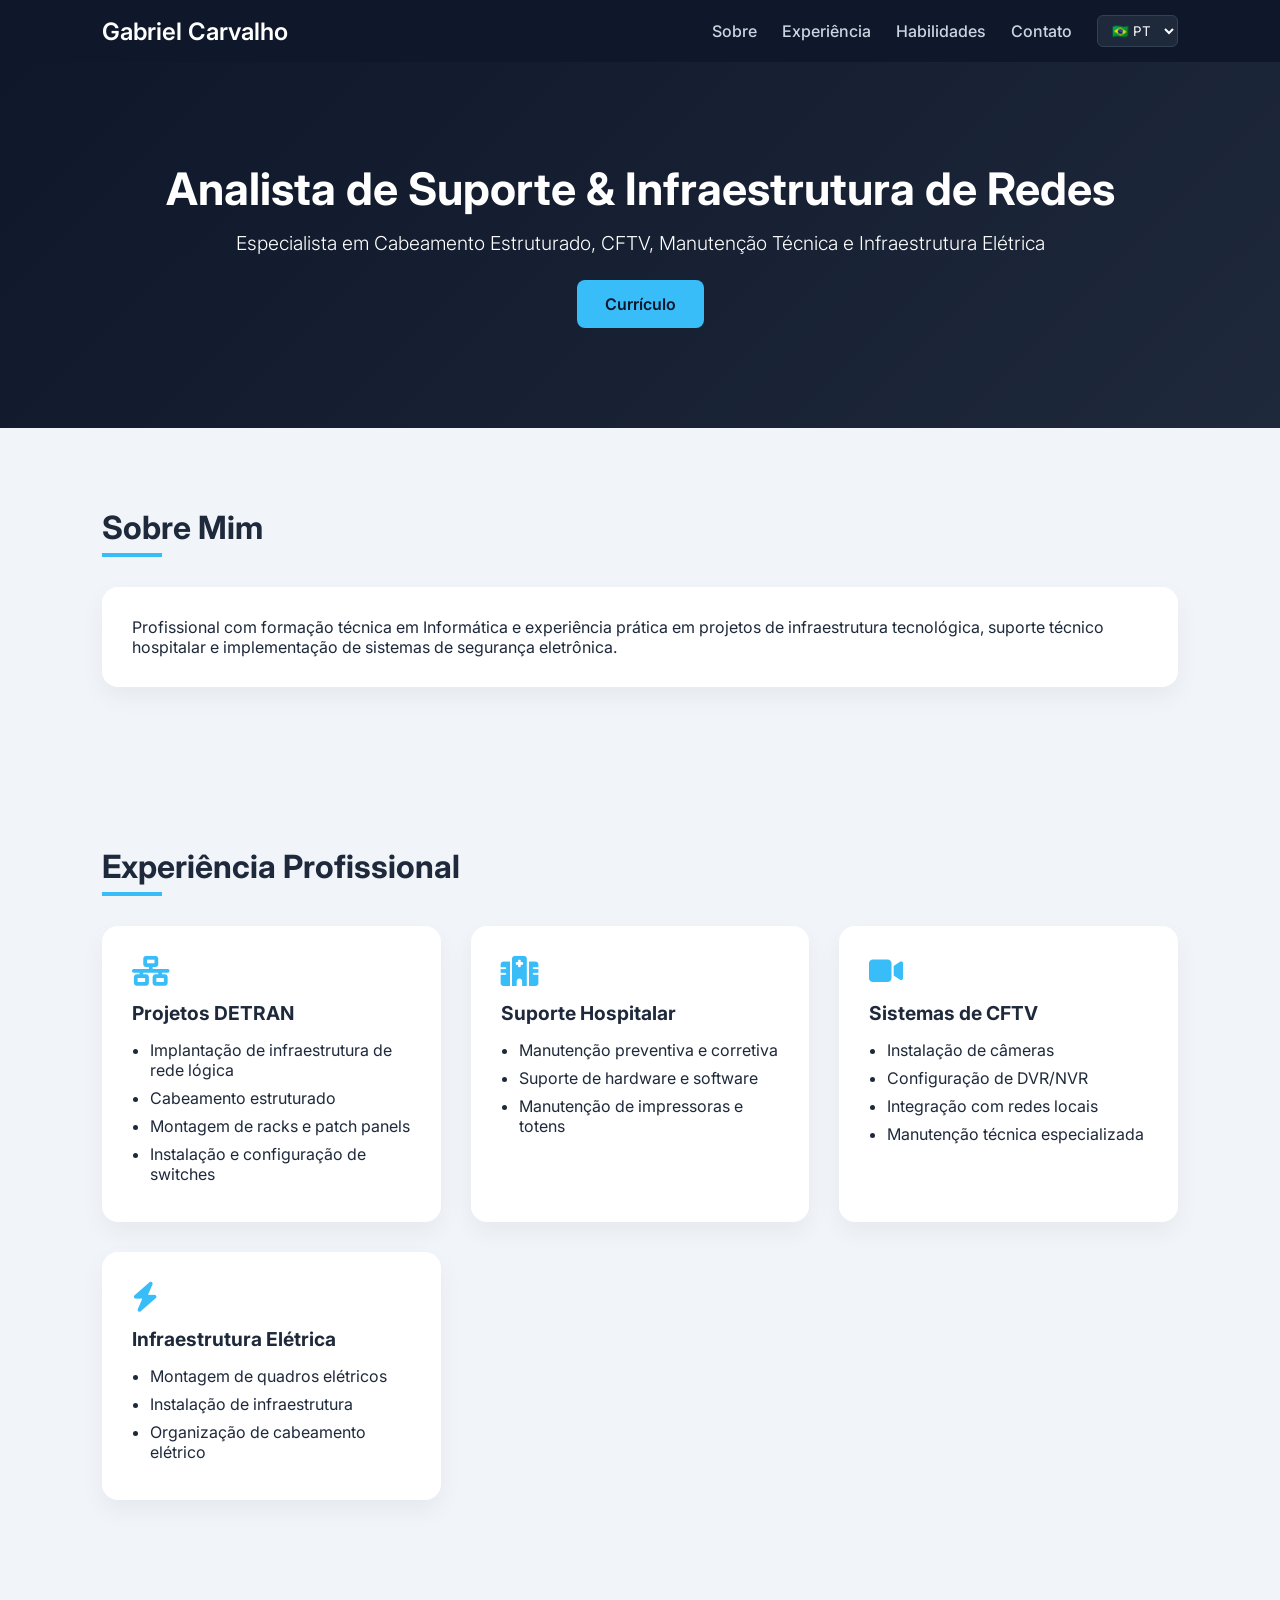
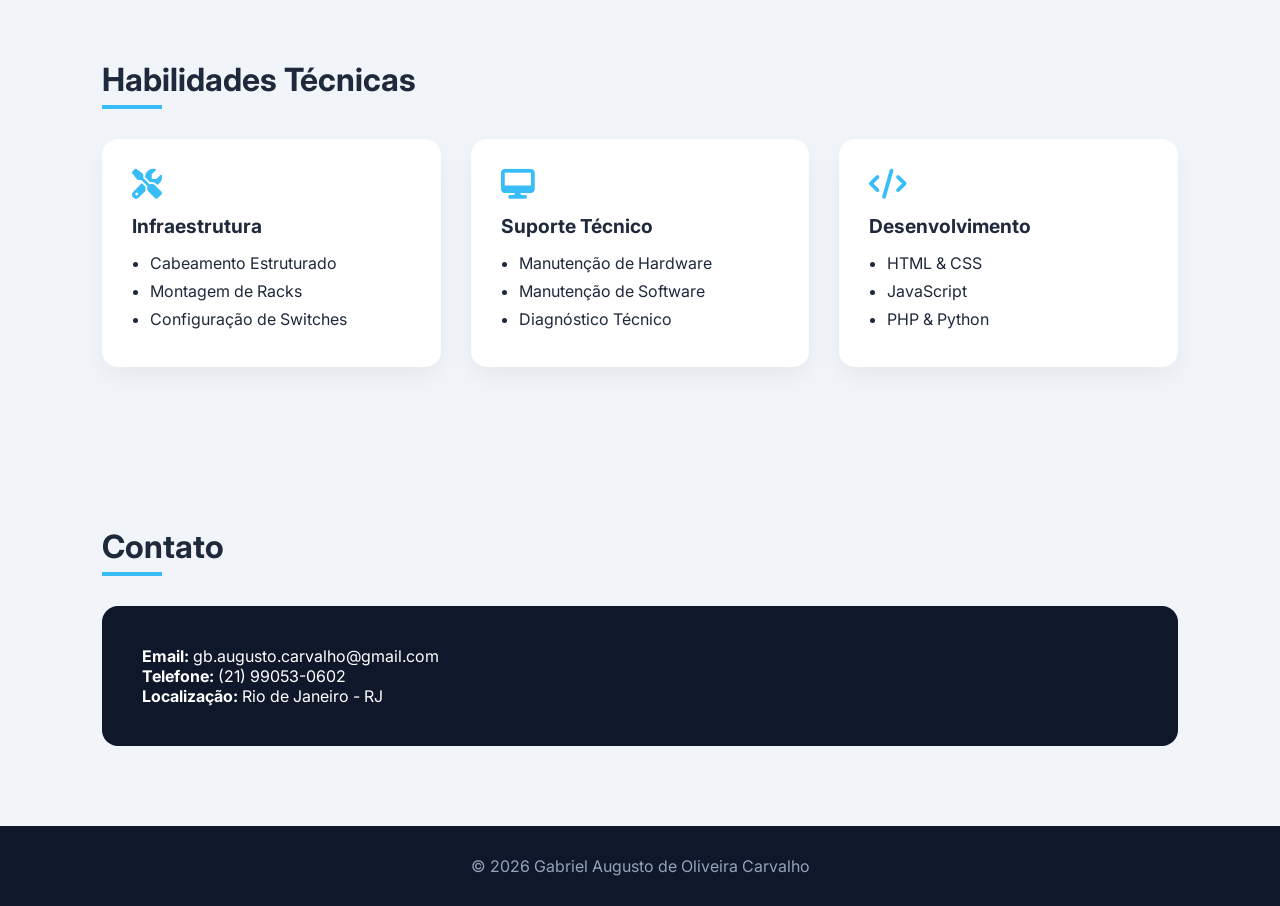
==== index.html @ 5906638d "Add files via upload" ====
<!DOCTYPE html>
<html lang="pt-BR">
<head>
<meta charset="UTF-8">
<meta name="viewport" content="width=device-width, initial-scale=1.0">
<title>Gabriel Augusto Carvalho | Portfólio Profissional</title>

<link href="https://fonts.googleapis.com/css2?family=Inter:wght@300;400;600;700&display=swap" rel="stylesheet">
<link href="https://cdnjs.cloudflare.com/ajax/libs/font-awesome/6.5.0/css/all.min.css" rel="stylesheet">

<style>
*{margin:0;padding:0;box-sizing:border-box;font-family:'Inter',sans-serif;scroll-behavior:smooth}
body{background:#f1f5f9;color:#1e293b}

nav{
background:#0f172a;
padding:15px 8%;
display:flex;
justify-content:space-between;
align-items:center;
position:sticky;
top:0;
z-index:1000
}

nav h2{color:#fff;font-weight:600}

nav ul{
list-style:none;
display:flex;
gap:25px;
align-items:center
}

nav ul li a{
color:#cbd5e1;
text-decoration:none;
font-weight:500;
transition:.3s
}

nav ul li a:hover{color:#38bdf8}

select{
background:#1e293b;
color:#fff;
border:1px solid #334155;
padding:6px 10px;
border-radius:6px;
cursor:pointer
}

header{
background:linear-gradient(135deg,#0f172a,#1e293b);
color:white;
padding:100px 8%;
text-align:center
}

header h1{font-size:2.8rem;margin-bottom:15px}
header p{font-size:1.2rem;font-weight:300;margin-bottom:25px}

.btn-primary{
padding:14px 28px;
background:#38bdf8;
border:none;
color:#0f172a;
font-weight:600;
border-radius:8px;
cursor:pointer;
transition:.3s;
text-decoration:none;
display:inline-block
}

.btn-primary:hover{background:#0ea5e9}

section{padding:80px 8%}

section h2{
font-size:2rem;
margin-bottom:40px;
position:relative
}

section h2::after{
content:"";
width:60px;
height:4px;
background:#38bdf8;
position:absolute;
bottom:-10px;
left:0
}

.grid{
display:grid;
grid-template-columns:repeat(auto-fit,minmax(280px,1fr));
gap:30px
}

.card{
background:white;
padding:30px;
border-radius:16px;
box-shadow:0 10px 25px rgba(0,0,0,.05);
transition:.3s
}

.card:hover{transform:translateY(-5px)}

.card i{
font-size:30px;
margin-bottom:15px;
color:#38bdf8
}

.card h3{margin-bottom:15px;font-size:1.2rem}
.card ul{padding-left:18px}
.card ul li{margin-bottom:8px}

.contact-box{
background:#0f172a;
color:white;
padding:40px;
border-radius:16px
}

footer{
text-align:center;
padding:30px;
background:#0f172a;
color:#94a3b8
}

@media(max-width:768px){
header h1{font-size:2rem}
}
</style>
</head>

<body>

<nav>
<h2>Gabriel Carvalho</h2>
<ul>
<li><a href="#sobre">Sobre</a></li>
<li><a href="#experiencia">Experiência</a></li>
<li><a href="#habilidades">Habilidades</a></li>
<li><a href="#contato">Contato</a></li>
<li>
<select onchange="changeLanguage(this.value)">
<option value="pt">🇧🇷 PT</option>
<option value="en">🇺🇸 EN</option>
<option value="es">🇪🇸 ES</option>
<option value="fr">🇫🇷 FR</option>
<option value="de">🇩🇪 DE</option>
</select>
</li>
</ul>
</nav>

<header>
<h1 id="titulo">Analista de Suporte & Infraestrutura de Redes</h1>
<p id="subtitulo">Especialista em Cabeamento Estruturado, CFTV, Manutenção Técnica e Infraestrutura Elétrica</p>
<a href="curriculo.html" class="btn-primary" id="botao">Currículo</a>
</header>

<section id="sobre">
<h2>Sobre Mim</h2>
<div class="card">
<p>
Profissional com formação técnica em Informática e experiência prática em projetos de infraestrutura tecnológica, suporte técnico hospitalar e implementação de sistemas de segurança eletrônica.
</p>
</div>
</section>

<section id="experiencia">
<h2>Experiência Profissional</h2>
<div class="grid">

<div class="card">
<i class="fas fa-network-wired"></i>
<h3>Projetos DETRAN</h3>
<ul>
<li>Implantação de infraestrutura de rede lógica</li>
<li>Cabeamento estruturado</li>
<li>Montagem de racks e patch panels</li>
<li>Instalação e configuração de switches</li>
</ul>
</div>

<div class="card">
<i class="fas fa-hospital"></i>
<h3>Suporte Hospitalar</h3>
<ul>
<li>Manutenção preventiva e corretiva</li>
<li>Suporte de hardware e software</li>
<li>Manutenção de impressoras e totens</li>
</ul>
</div>

<div class="card">
<i class="fas fa-video"></i>
<h3>Sistemas de CFTV</h3>
<ul>
<li>Instalação de câmeras</li>
<li>Configuração de DVR/NVR</li>
<li>Integração com redes locais</li>
<li>Manutenção técnica especializada</li>
</ul>
</div>

<div class="card">
<i class="fas fa-bolt"></i>
<h3>Infraestrutura Elétrica</h3>
<ul>
<li>Montagem de quadros elétricos</li>
<li>Instalação de infraestrutura</li>
<li>Organização de cabeamento elétrico</li>
</ul>
</div>

</div>
</section>

<section id="habilidades">
<h2>Habilidades Técnicas</h2>
<div class="grid">

<div class="card">
<i class="fas fa-tools"></i>
<h3>Infraestrutura</h3>
<ul>
<li>Cabeamento Estruturado</li>
<li>Montagem de Racks</li>
<li>Configuração de Switches</li>
</ul>
</div>

<div class="card">
<i class="fas fa-desktop"></i>
<h3>Suporte Técnico</h3>
<ul>
<li>Manutenção de Hardware</li>
<li>Manutenção de Software</li>
<li>Diagnóstico Técnico</li>
</ul>
</div>

<div class="card">
<i class="fas fa-code"></i>
<h3>Desenvolvimento</h3>
<ul>
<li>HTML & CSS</li>
<li>JavaScript</li>
<li>PHP & Python</li>
</ul>
</div>

</div>
</section>

<section id="contato">
<h2>Contato</h2>
<div class="contact-box">
<p><strong>Email:</strong> gb.augusto.carvalho@gmail.com</p>
<p><strong>Telefone:</strong> (21) 99053-0602</p>
<p><strong>Localização:</strong> Rio de Janeiro - RJ</p>
</div>
</section>

<footer>
<p>© 2026 Gabriel Augusto de Oliveira Carvalho</p>
</footer>

<script>
function changeLanguage(lang){
if(lang==="en"){
document.getElementById("titulo").innerText="IT Support & Network Infrastructure Analyst";
document.getElementById("subtitulo").innerText="Specialist in Structured Cabling, CCTV and Technical Maintenance";
document.getElementById("botao").innerText="Resume";
}
if(lang==="pt"){
location.reload();
}
}
</script>

</body>
</html>
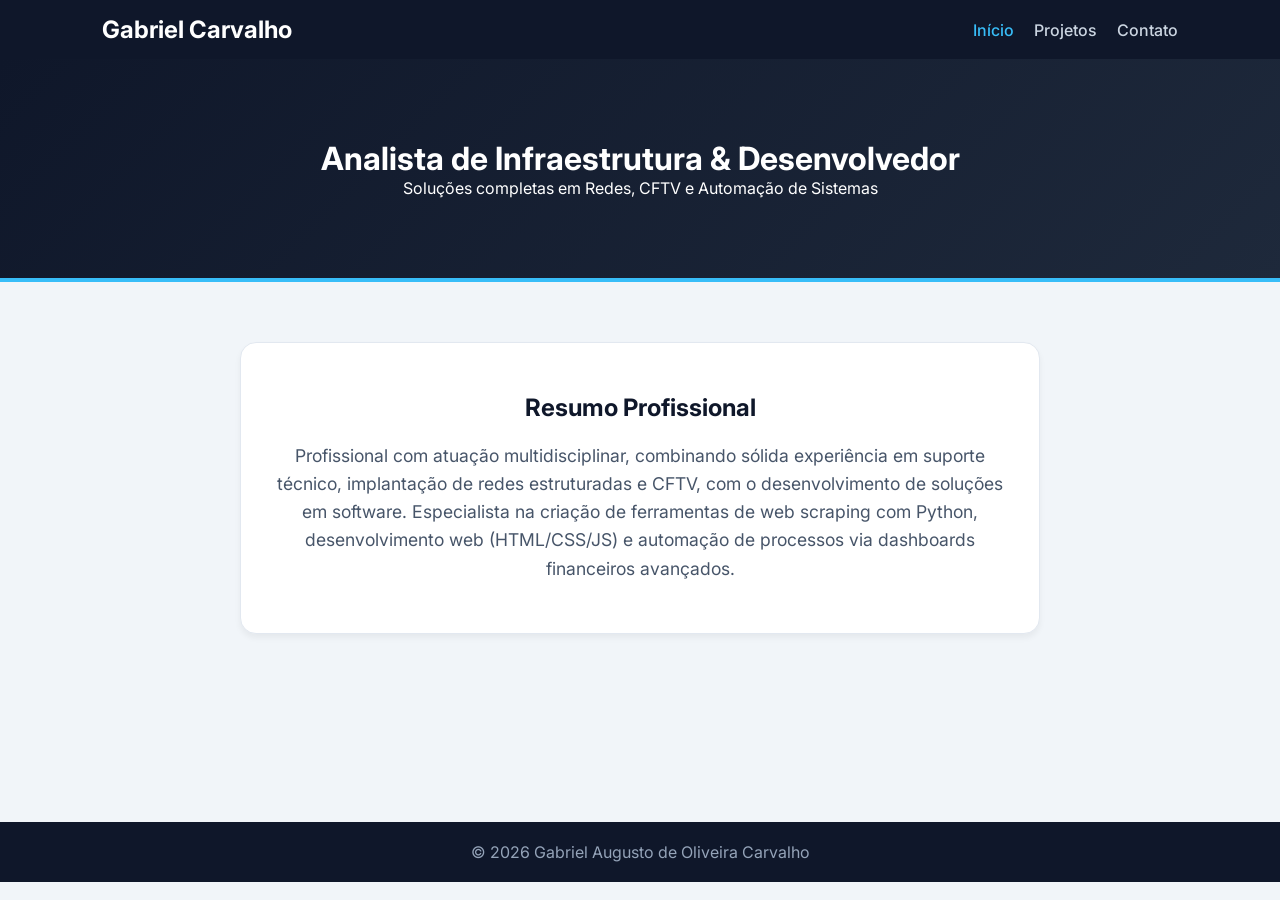
==== commit c71c5194: "Atualizar o index.html" ====
--- a/index.html
+++ b/index.html
@@ -1,292 +1,40 @@
-
-<!DOCTYPE html>
-<html lang="pt-BR">
-<head>
-<meta charset="UTF-8">
-<meta name="viewport" content="width=device-width, initial-scale=1.0">
-<title>Gabriel Augusto Carvalho | Portfólio Profissional</title>
-
-<link href="https://fonts.googleapis.com/css2?family=Inter:wght@300;400;600;700&display=swap" rel="stylesheet">
-<link href="https://cdnjs.cloudflare.com/ajax/libs/font-awesome/6.5.0/css/all.min.css" rel="stylesheet">
-
-<style>
-*{margin:0;padding:0;box-sizing:border-box;font-family:'Inter',sans-serif;scroll-behavior:smooth}
-body{background:#f1f5f9;color:#1e293b}
-
-nav{
-background:#0f172a;
-padding:15px 8%;
-display:flex;
-justify-content:space-between;
-align-items:center;
-position:sticky;
-top:0;
-z-index:1000
-}
-
-nav h2{color:#fff;font-weight:600}
-
-nav ul{
-list-style:none;
-display:flex;
-gap:25px;
-align-items:center
-}
-
-nav ul li a{
-color:#cbd5e1;
-text-decoration:none;
-font-weight:500;
-transition:.3s
-}
-
-nav ul li a:hover{color:#38bdf8}
-
-select{
-background:#1e293b;
-color:#fff;
-border:1px solid #334155;
-padding:6px 10px;
-border-radius:6px;
-cursor:pointer
-}
-
-header{
-background:linear-gradient(135deg,#0f172a,#1e293b);
-color:white;
-padding:100px 8%;
-text-align:center
-}
-
-header h1{font-size:2.8rem;margin-bottom:15px}
-header p{font-size:1.2rem;font-weight:300;margin-bottom:25px}
-
-.btn-primary{
-padding:14px 28px;
-background:#38bdf8;
-border:none;
-color:#0f172a;
-font-weight:600;
-border-radius:8px;
-cursor:pointer;
-transition:.3s;
-text-decoration:none;
-display:inline-block
-}
-
-.btn-primary:hover{background:#0ea5e9}
-
-section{padding:80px 8%}
-
-section h2{
-font-size:2rem;
-margin-bottom:40px;
-position:relative
-}
-
-section h2::after{
-content:"";
-width:60px;
-height:4px;
-background:#38bdf8;
-position:absolute;
-bottom:-10px;
-left:0
-}
-
-.grid{
-display:grid;
-grid-template-columns:repeat(auto-fit,minmax(280px,1fr));
-gap:30px
-}
-
-.card{
-background:white;
-padding:30px;
-border-radius:16px;
-box-shadow:0 10px 25px rgba(0,0,0,.05);
-transition:.3s
-}
-
-.card:hover{transform:translateY(-5px)}
-
-.card i{
-font-size:30px;
-margin-bottom:15px;
-color:#38bdf8
-}
-
-.card h3{margin-bottom:15px;font-size:1.2rem}
-.card ul{padding-left:18px}
-.card ul li{margin-bottom:8px}
-
-.contact-box{
-background:#0f172a;
-color:white;
-padding:40px;
-border-radius:16px
-}
-
-footer{
-text-align:center;
-padding:30px;
-background:#0f172a;
-color:#94a3b8
-}
-
-@media(max-width:768px){
-header h1{font-size:2rem}
-}
-</style>
-</head>
-
-<body>
-
-<nav>
-<h2>Gabriel Carvalho</h2>
-<ul>
-<li><a href="#sobre">Sobre</a></li>
-<li><a href="#experiencia">Experiência</a></li>
-<li><a href="#habilidades">Habilidades</a></li>
-<li><a href="#contato">Contato</a></li>
-<li>
-<select onchange="changeLanguage(this.value)">
-<option value="pt">🇧🇷 PT</option>
-<option value="en">🇺🇸 EN</option>
-<option value="es">🇪🇸 ES</option>
-<option value="fr">🇫🇷 FR</option>
-<option value="de">🇩🇪 DE</option>
-</select>
-</li>
-</ul>
-</nav>
-
-<header>
-<h1 id="titulo">Analista de Suporte & Infraestrutura de Redes</h1>
-<p id="subtitulo">Especialista em Cabeamento Estruturado, CFTV, Manutenção Técnica e Infraestrutura Elétrica</p>
-<a href="curriculo.html" class="btn-primary" id="botao">Currículo</a>
-</header>
-
-<section id="sobre">
-<h2>Sobre Mim</h2>
-<div class="card">
-<p>
-Profissional com formação técnica em Informática e experiência prática em projetos de infraestrutura tecnológica, suporte técnico hospitalar e implementação de sistemas de segurança eletrônica.
-</p>
-</div>
-</section>
-
-<section id="experiencia">
-<h2>Experiência Profissional</h2>
-<div class="grid">
-
-<div class="card">
-<i class="fas fa-network-wired"></i>
-<h3>Projetos DETRAN</h3>
-<ul>
-<li>Implantação de infraestrutura de rede lógica</li>
-<li>Cabeamento estruturado</li>
-<li>Montagem de racks e patch panels</li>
-<li>Instalação e configuração de switches</li>
-</ul>
-</div>
-
-<div class="card">
-<i class="fas fa-hospital"></i>
-<h3>Suporte Hospitalar</h3>
-<ul>
-<li>Manutenção preventiva e corretiva</li>
-<li>Suporte de hardware e software</li>
-<li>Manutenção de impressoras e totens</li>
-</ul>
-</div>
-
-<div class="card">
-<i class="fas fa-video"></i>
-<h3>Sistemas de CFTV</h3>
-<ul>
-<li>Instalação de câmeras</li>
-<li>Configuração de DVR/NVR</li>
-<li>Integração com redes locais</li>
-<li>Manutenção técnica especializada</li>
-</ul>
-</div>
-
-<div class="card">
-<i class="fas fa-bolt"></i>
-<h3>Infraestrutura Elétrica</h3>
-<ul>
-<li>Montagem de quadros elétricos</li>
-<li>Instalação de infraestrutura</li>
-<li>Organização de cabeamento elétrico</li>
-</ul>
-</div>
-
-</div>
-</section>
-
-<section id="habilidades">
-<h2>Habilidades Técnicas</h2>
-<div class="grid">
-
-<div class="card">
-<i class="fas fa-tools"></i>
-<h3>Infraestrutura</h3>
-<ul>
-<li>Cabeamento Estruturado</li>
-<li>Montagem de Racks</li>
-<li>Configuração de Switches</li>
-</ul>
-</div>
-
-<div class="card">
-<i class="fas fa-desktop"></i>
-<h3>Suporte Técnico</h3>
-<ul>
-<li>Manutenção de Hardware</li>
-<li>Manutenção de Software</li>
-<li>Diagnóstico Técnico</li>
-</ul>
-</div>
-
-<div class="card">
-<i class="fas fa-code"></i>
-<h3>Desenvolvimento</h3>
-<ul>
-<li>HTML & CSS</li>
-<li>JavaScript</li>
-<li>PHP & Python</li>
-</ul>
-</div>
-
-</div>
-</section>
-
-<section id="contato">
-<h2>Contato</h2>
-<div class="contact-box">
-<p><strong>Email:</strong> gb.augusto.carvalho@gmail.com</p>
-<p><strong>Telefone:</strong> (21) 99053-0602</p>
-<p><strong>Localização:</strong> Rio de Janeiro - RJ</p>
-</div>
-</section>
-
-<footer>
-<p>© 2026 Gabriel Augusto de Oliveira Carvalho</p>
-</footer>
-
-<script>
-function changeLanguage(lang){
-if(lang==="en"){
-document.getElementById("titulo").innerText="IT Support & Network Infrastructure Analyst";
-document.getElementById("subtitulo").innerText="Specialist in Structured Cabling, CCTV and Technical Maintenance";
-document.getElementById("botao").innerText="Resume";
-}
-if(lang==="pt"){
-location.reload();
-}
-}
-</script>
-
-</body>
-</html>+<!DOCTYPE html>
+<html lang="pt-BR">
+<head>
+    <meta charset="UTF-8">
+    <meta name="viewport" content="width=device-width, initial-scale=1.0">
+    <title>Início | Gabriel Carvalho</title>
+    <link href="https://fonts.googleapis.com/css2?family=Inter:wght@300;400;600;700&display=swap" rel="stylesheet">
+    <link rel="stylesheet" href="style.css">
+</head>
+<body>
+
+<nav>
+    <h2>Gabriel Carvalho</h2>
+    <ul>
+        <li><a href="index.html" class="ativo">Início</a></li>
+        <li><a href="projetos.html">Projetos</a></li>
+        <li><a href="contato.html">Contato</a></li>
+    </ul>
+</nav>
+
+<header>
+    <h1>Analista de Infraestrutura & Desenvolvedor</h1>
+    <p>Soluções completas em Redes, CFTV e Automação de Sistemas</p>
+</header>
+
+<section>
+    <div class="card" style="max-width: 800px; margin: 0 auto; text-align: center; padding: 50px 30px;">
+        <h2 style="margin-bottom: 20px; color: #0f172a;">Resumo Profissional</h2>
+        <p style="font-size: 1.1rem; line-height: 1.6; color: #475569;">
+            Profissional com atuação multidisciplinar, combinando sólida experiência em suporte técnico, implantação de redes estruturadas e CFTV, com o desenvolvimento de soluções em software. Especialista na criação de ferramentas de web scraping com Python, desenvolvimento web (HTML/CSS/JS) e automação de processos via dashboards financeiros avançados.
+        </p>
+    </div>
+</section>
+
+<footer>
+    <p>© 2026 Gabriel Augusto de Oliveira Carvalho</p>
+</footer>
+
+</body>
+</html>
--- a/style.css
+++ b/style.css
@@ -0,0 +1,48 @@
+:root {
+    --bg-color: #f1f5f9;
+    --text-color: #1e293b;
+    --nav-bg: #0f172a;
+    --card-bg: #ffffff;
+    --primary: #38bdf8;
+    --border-color: #e2e8f0;
+}
+
+* { margin: 0; padding: 0; box-sizing: border-box; font-family: 'Inter', sans-serif; }
+body { background: var(--bg-color); color: var(--text-color); }
+
+nav { background: var(--nav-bg); padding: 15px 8%; display: flex; justify-content: space-between; align-items: center; position: sticky; top: 0; }
+nav h2 { color: #fff; }
+nav ul { list-style: none; display: flex; gap: 20px; }
+nav ul li a { color: #cbd5e1; text-decoration: none; font-weight: 500; transition: 0.3s; }
+nav ul li a:hover, nav ul li a.ativo { color: var(--primary); }
+
+header { background: linear-gradient(135deg, #0f172a, #1e293b); color: white; padding: 80px 8%; text-align: center; border-bottom: 4px solid var(--primary); }
+section { padding: 60px 8%; min-height: 60vh; }
+
+.grid { display: grid; grid-template-columns: repeat(auto-fit, minmax(280px, 1fr)); gap: 30px; margin-top: 30px; }
+.card { background: var(--card-bg); padding: 30px; border-radius: 16px; border: 1px solid var(--border-color); box-shadow: 0 4px 6px rgba(0,0,0,0.05); }
+.card i { font-size: 30px; color: var(--primary); margin-bottom: 15px; }
+.card h3 { margin-bottom: 15px; color: #0f172a; }
+.card ul { padding-left: 18px; margin-top: 10px; }
+.card ul li { margin-bottom: 8px; }
+
+/* Botões */
+.btn-whatsapp { 
+    display: inline-flex; 
+    align-items: center; 
+    gap: 10px; 
+    background: #25D366; 
+    color: white; 
+    padding: 16px 32px; 
+    border-radius: 8px; 
+    text-decoration: none; 
+    font-weight: 600; 
+    font-size: 1.1rem;
+    transition: 0.3s; 
+    margin-top: 20px;
+}
+.btn-whatsapp:hover { background: #128C7E; transform: translateY(-2px); }
+
+.contact-container { text-align: center; max-width: 500px; margin: 0 auto; }
+
+footer { text-align: center; padding: 20px; background: var(--nav-bg); color: #94a3b8; }
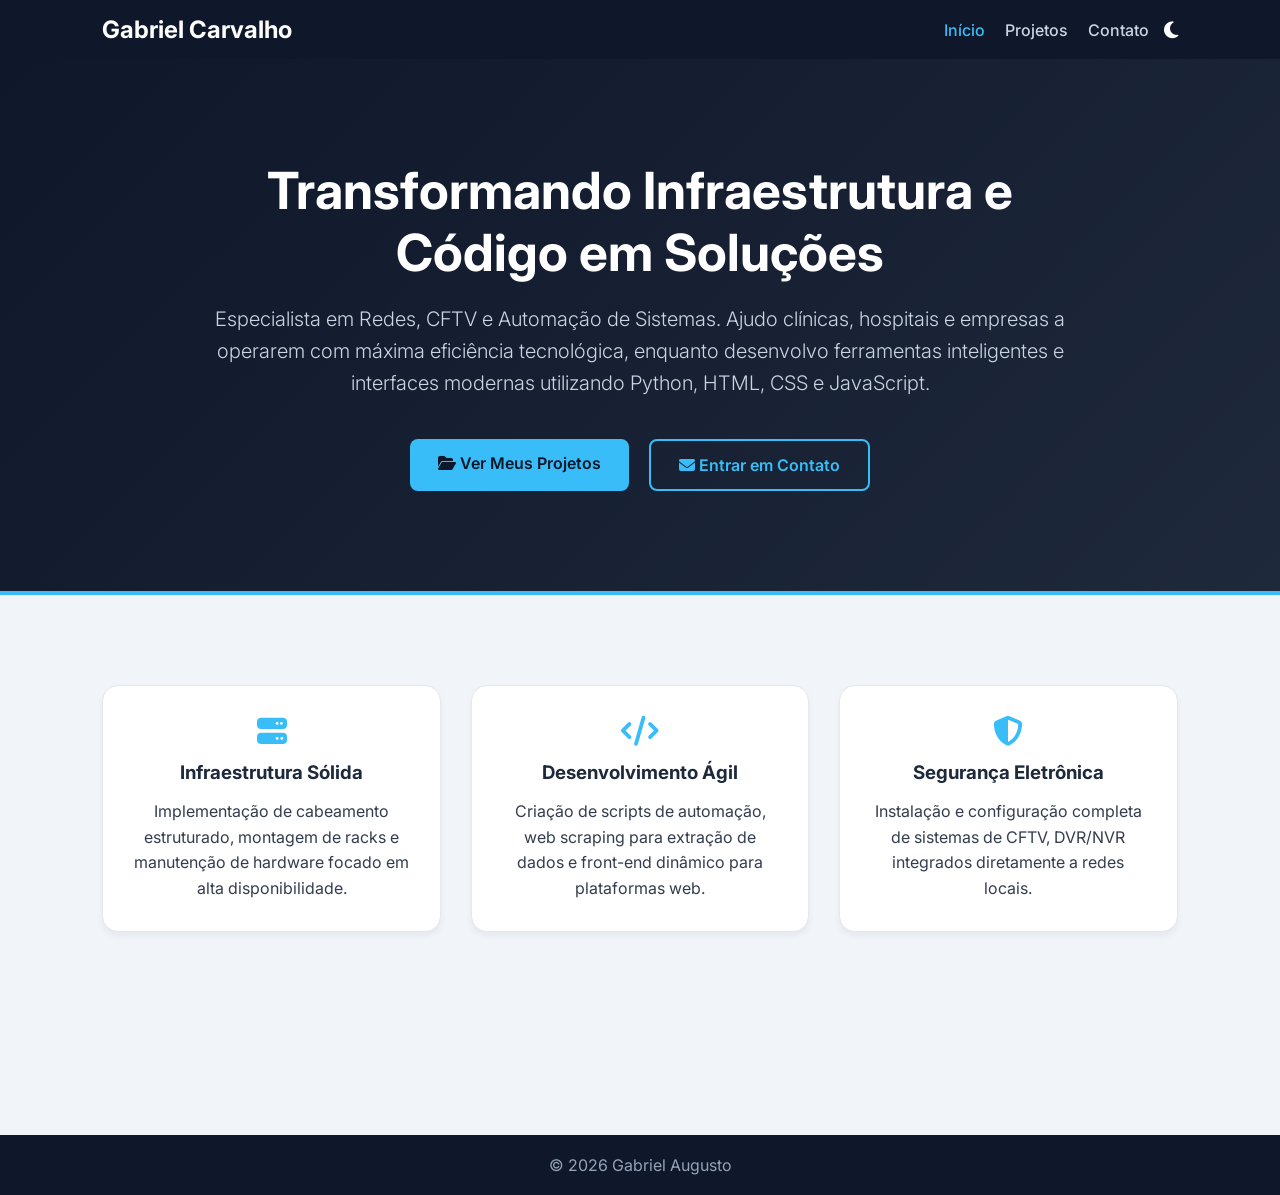
==== commit 7a6f136e: "Atualizar o index.html" ====
--- a/index.html
+++ b/index.html
@@ -5,35 +5,65 @@
     <meta name="viewport" content="width=device-width, initial-scale=1.0">
     <title>Início | Gabriel Carvalho</title>
     <link href="https://fonts.googleapis.com/css2?family=Inter:wght@300;400;600;700&display=swap" rel="stylesheet">
+    <link href="https://cdnjs.cloudflare.com/ajax/libs/font-awesome/6.5.0/css/all.min.css" rel="stylesheet">
     <link rel="stylesheet" href="style.css">
+    <!-- Arquivo JS Externo -->
+    <script src="script.js" defer></script>
 </head>
 <body>
 
 <nav>
     <h2>Gabriel Carvalho</h2>
-    <ul>
-        <li><a href="index.html" class="ativo">Início</a></li>
-        <li><a href="projetos.html">Projetos</a></li>
-        <li><a href="contato.html">Contato</a></li>
-    </ul>
+    <div class="nav-controls">
+        <ul id="nav-links">
+            <li><a href="index.html" class="ativo">Início</a></li>
+            <li><a href="projetos.html">Projetos</a></li>
+            <li><a href="contato.html">Contato</a></li>
+        </ul>
+        <button class="theme-toggle" onclick="toggleTheme()" aria-label="Alternar Tema">
+            <i class="fas fa-moon" id="theme-icon"></i>
+        </button>
+        <button class="menu-toggle" onclick="toggleMenu()" aria-label="Abrir Menu">
+            <i class="fas fa-bars"></i>
+        </button>
+    </div>
 </nav>
 
 <header>
-    <h1>Analista de Infraestrutura & Desenvolvedor</h1>
-    <p>Soluções completas em Redes, CFTV e Automação de Sistemas</p>
+    <div style="max-width: 900px; margin: 0 auto;">
+        <h1 style="font-size: 3.2rem; margin-bottom: 20px;">Transformando Infraestrutura e Código em Soluções</h1>
+        <p style="font-size: 1.25rem; line-height: 1.6; margin-bottom: 40px; color: #cbd5e1; font-weight: 300;">
+            Especialista em Redes, CFTV e Automação de Sistemas. Ajudo clínicas, hospitais e empresas a operarem com máxima eficiência tecnológica, enquanto desenvolvo ferramentas inteligentes e interfaces modernas utilizando Python, HTML, CSS e JavaScript.
+        </p>
+        <div style="display: flex; gap: 20px; justify-content: center; flex-wrap: wrap;">
+            <a href="projetos.html" class="btn-primary btn-solid"><i class="fas fa-folder-open"></i> Ver Meus Projetos</a>
+            <a href="contato.html" class="btn-primary btn-outline"><i class="fas fa-envelope"></i> Entrar em Contato</a>
+        </div>
+    </div>
 </header>
 
 <section>
-    <div class="card" style="max-width: 800px; margin: 0 auto; text-align: center; padding: 50px 30px;">
-        <h2 style="margin-bottom: 20px; color: #0f172a;">Resumo Profissional</h2>
-        <p style="font-size: 1.1rem; line-height: 1.6; color: #475569;">
-            Profissional com atuação multidisciplinar, combinando sólida experiência em suporte técnico, implantação de redes estruturadas e CFTV, com o desenvolvimento de soluções em software. Especialista na criação de ferramentas de web scraping com Python, desenvolvimento web (HTML/CSS/JS) e automação de processos via dashboards financeiros avançados.
-        </p>
+    <div class="grid">
+        <div class="card" style="text-align: center;">
+            <i class="fas fa-server"></i>
+            <h3>Infraestrutura Sólida</h3>
+            <p>Implementação de cabeamento estruturado, montagem de racks e manutenção de hardware focado em alta disponibilidade.</p>
+        </div>
+        <div class="card" style="text-align: center;">
+            <i class="fas fa-code"></i>
+            <h3>Desenvolvimento Ágil</h3>
+            <p>Criação de scripts de automação, web scraping para extração de dados e front-end dinâmico para plataformas web.</p>
+        </div>
+        <div class="card" style="text-align: center;">
+            <i class="fas fa-shield-alt"></i>
+            <h3>Segurança Eletrônica</h3>
+            <p>Instalação e configuração completa de sistemas de CFTV, DVR/NVR integrados diretamente a redes locais.</p>
+        </div>
     </div>
 </section>
 
 <footer>
-    <p>© 2026 Gabriel Augusto de Oliveira Carvalho</p>
+    <p>© 2026 Gabriel Augusto</p>
 </footer>
 
 </body>
--- a/style.css
+++ b/style.css
@@ -7,42 +7,52 @@
     --border-color: #e2e8f0;
 }
 
-* { margin: 0; padding: 0; box-sizing: border-box; font-family: 'Inter', sans-serif; }
+body.dark-mode {
+    --bg-color: #0f172a;
+    --text-color: #f8fafc;
+    --nav-bg: #1e293b;
+    --card-bg: #1e293b;
+    --border-color: #334155;
+}
+
+* { margin: 0; padding: 0; box-sizing: border-box; font-family: 'Inter', sans-serif; transition: background-color 0.3s, color 0.3s; }
 body { background: var(--bg-color); color: var(--text-color); }
 
-nav { background: var(--nav-bg); padding: 15px 8%; display: flex; justify-content: space-between; align-items: center; position: sticky; top: 0; }
+/* Navegação e Menu Responsivo */
+nav { background: var(--nav-bg); padding: 15px 8%; display: flex; justify-content: space-between; align-items: center; position: sticky; top: 0; z-index: 1000; }
 nav h2 { color: #fff; }
-nav ul { list-style: none; display: flex; gap: 20px; }
-nav ul li a { color: #cbd5e1; text-decoration: none; font-weight: 500; transition: 0.3s; }
+nav ul { list-style: none; display: flex; gap: 20px; align-items: center; }
+nav ul li a { color: #cbd5e1; text-decoration: none; font-weight: 500; }
 nav ul li a:hover, nav ul li a.ativo { color: var(--primary); }
 
-header { background: linear-gradient(135deg, #0f172a, #1e293b); color: white; padding: 80px 8%; text-align: center; border-bottom: 4px solid var(--primary); }
+.nav-controls { display: flex; align-items: center; gap: 15px; }
+.theme-toggle { background: none; border: none; color: #fff; font-size: 1.2rem; cursor: pointer; }
+.menu-toggle { display: none; background: none; border: none; color: #fff; font-size: 1.5rem; cursor: pointer; }
+
+@media (max-width: 768px) {
+    .menu-toggle { display: block; }
+    nav ul { display: none; flex-direction: column; width: 100%; position: absolute; top: 100%; left: 0; background: var(--nav-bg); padding: 20px 0; gap: 15px; text-align: center; }
+    nav ul.active { display: flex; }
+}
+
+header { background: linear-gradient(135deg, #0f172a, #1e293b); color: white; padding: 100px 8%; text-align: center; border-bottom: 4px solid var(--primary); }
 section { padding: 60px 8%; min-height: 60vh; }
 
 .grid { display: grid; grid-template-columns: repeat(auto-fit, minmax(280px, 1fr)); gap: 30px; margin-top: 30px; }
 .card { background: var(--card-bg); padding: 30px; border-radius: 16px; border: 1px solid var(--border-color); box-shadow: 0 4px 6px rgba(0,0,0,0.05); }
 .card i { font-size: 30px; color: var(--primary); margin-bottom: 15px; }
-.card h3 { margin-bottom: 15px; color: #0f172a; }
+.card h3 { margin-bottom: 15px; color: var(--text-color); }
+.card ul, .card p { color: var(--text-color); opacity: 0.9; line-height: 1.6; }
 .card ul { padding-left: 18px; margin-top: 10px; }
 .card ul li { margin-bottom: 8px; }
 
-/* Botões */
-.btn-whatsapp { 
-    display: inline-flex; 
-    align-items: center; 
-    gap: 10px; 
-    background: #25D366; 
-    color: white; 
-    padding: 16px 32px; 
-    border-radius: 8px; 
-    text-decoration: none; 
-    font-weight: 600; 
-    font-size: 1.1rem;
-    transition: 0.3s; 
-    margin-top: 20px;
-}
-.btn-whatsapp:hover { background: #128C7E; transform: translateY(-2px); }
+/* Espaço para Imagens/Mockups */
+.mockup-img { width: 100%; height: 180px; object-fit: cover; border-radius: 8px; margin-bottom: 15px; background: #334155; display: flex; align-items: center; justify-content: center; color: #cbd5e1; font-size: 0.9rem; }
 
-.contact-container { text-align: center; max-width: 500px; margin: 0 auto; }
+.btn-primary { display: inline-block; padding: 14px 28px; border-radius: 8px; font-weight: 600; text-decoration: none; transition: 0.3s; }
+.btn-solid { background: var(--primary); color: #0f172a; }
+.btn-solid:hover { background: #0ea5e9; transform: translateY(-2px); }
+.btn-outline { border: 2px solid var(--primary); color: var(--primary); }
+.btn-outline:hover { background: rgba(56, 189, 248, 0.1); }
 
 footer { text-align: center; padding: 20px; background: var(--nav-bg); color: #94a3b8; }
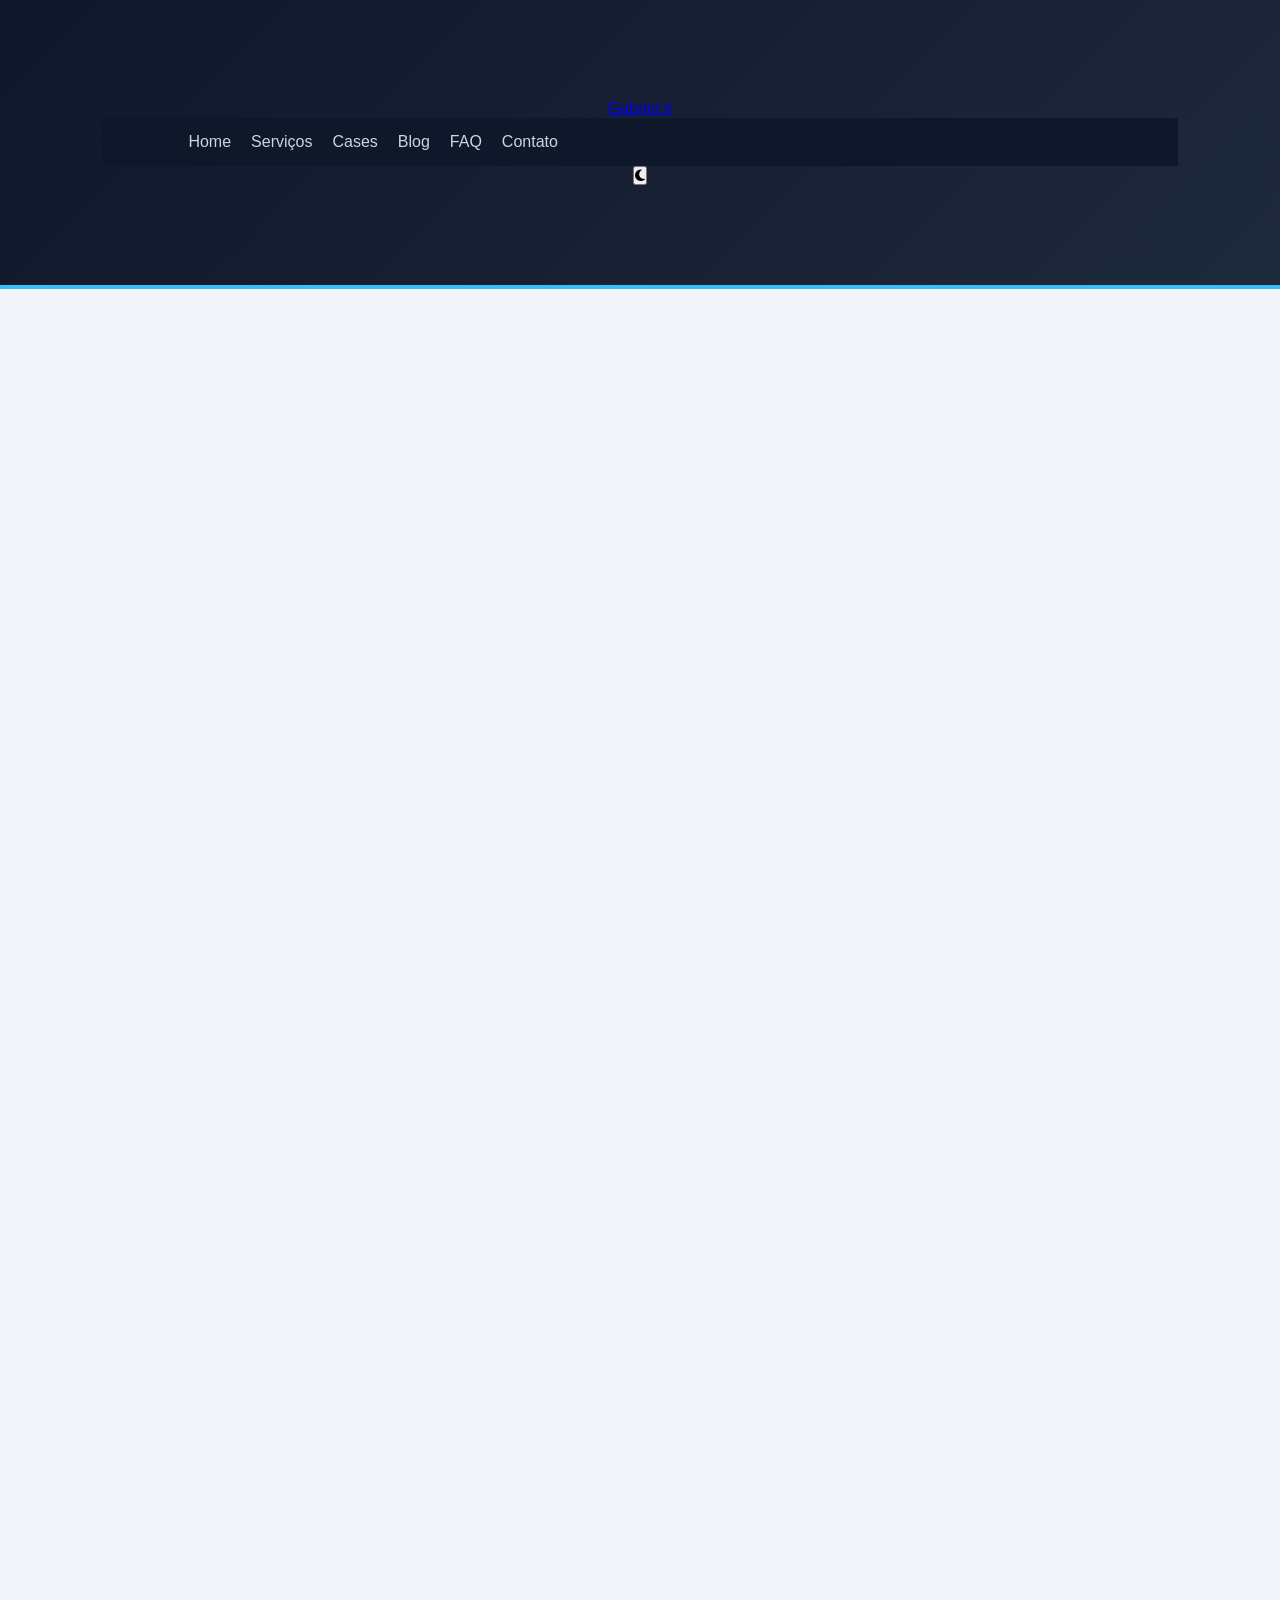
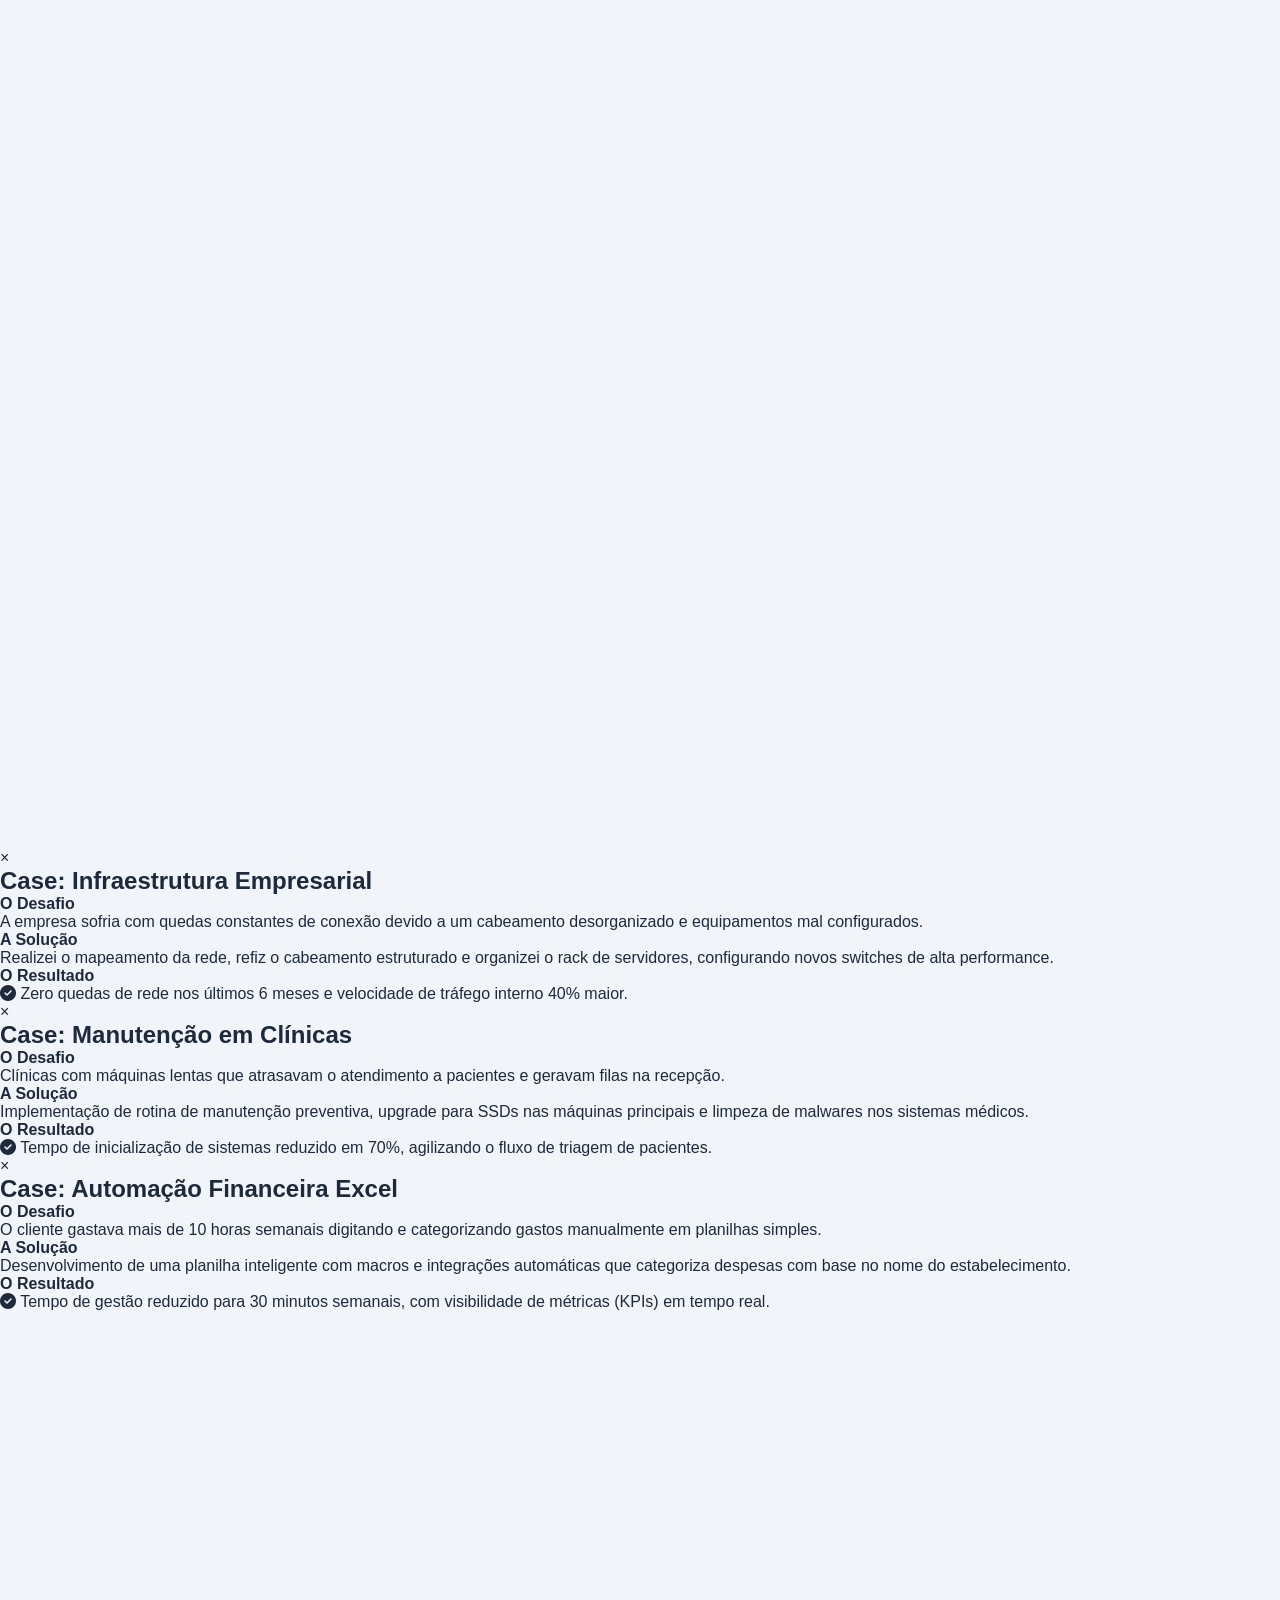
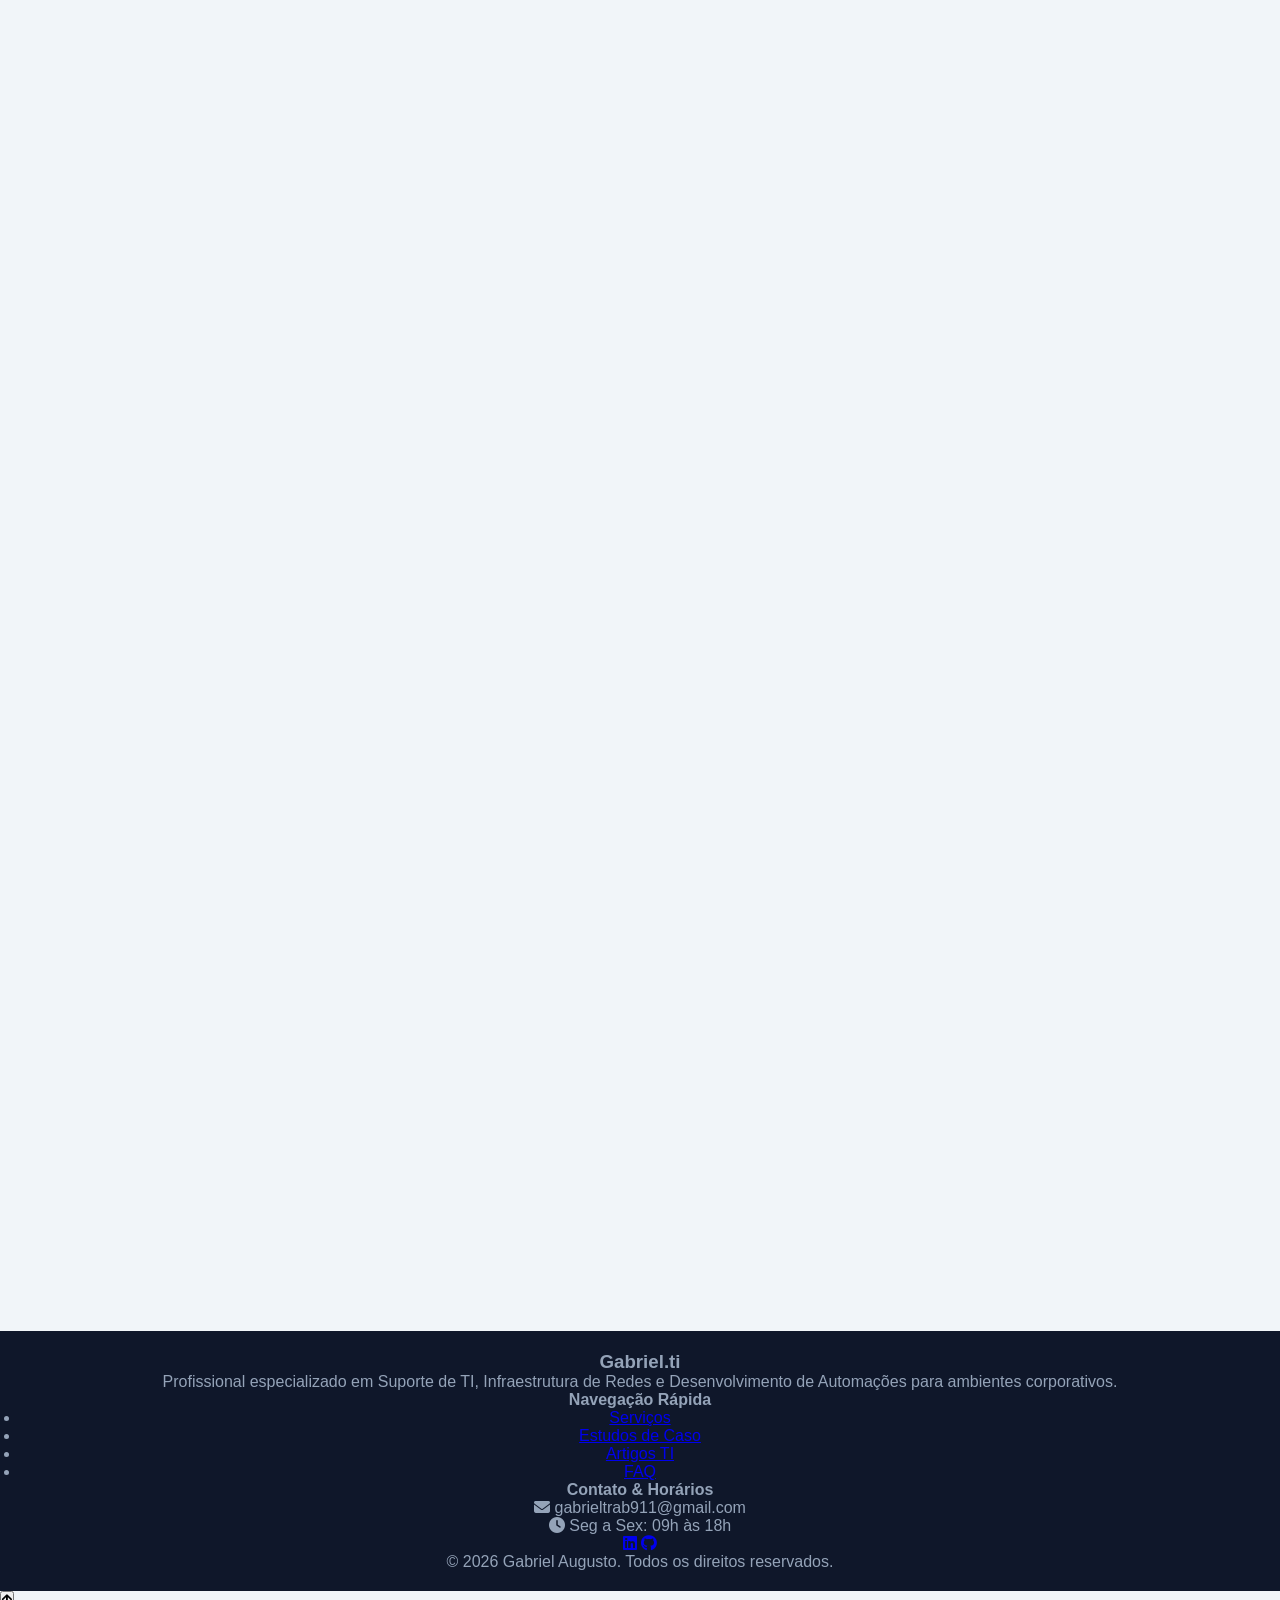
==== commit 48ad9615: "Revamp index.html with new layout and content Updated the HTML structure and content, including chan" ====
--- a/index.html
+++ b/index.html
@@ -1,70 +1,294 @@
 <!DOCTYPE html>
 <html lang="pt-BR">
 <head>
-    <meta charset="UTF-8">
-    <meta name="viewport" content="width=device-width, initial-scale=1.0">
-    <title>Início | Gabriel Carvalho</title>
-    <link href="https://fonts.googleapis.com/css2?family=Inter:wght@300;400;600;700&display=swap" rel="stylesheet">
-    <link href="https://cdnjs.cloudflare.com/ajax/libs/font-awesome/6.5.0/css/all.min.css" rel="stylesheet">
-    <link rel="stylesheet" href="style.css">
-    <!-- Arquivo JS Externo -->
-    <script src="script.js" defer></script>
+  <meta charset="UTF-8">
+  <meta name="viewport" content="width=device-width, initial-scale=1.0">
+  <title>Gabriel Augusto - Especialista TI</title>
+  <link rel="stylesheet" href="style.css">
+  <link rel="stylesheet" href="https://cdnjs.cloudflare.com/ajax/libs/font-awesome/6.4.0/css/all.min.css">
+  <link rel="stylesheet" href="https://unpkg.com/aos@next/dist/aos.css" />
 </head>
 <body>
 
-<nav>
-    <h2>Gabriel Carvalho</h2>
-    <div class="nav-controls">
-        <ul id="nav-links">
-            <li><a href="index.html" class="ativo">Início</a></li>
-            <li><a href="projetos.html">Projetos</a></li>
-            <li><a href="contato.html">Contato</a></li>
+  <!-- Header / Navbar -->
+  <header>
+    <div class="logo notranslate">
+      <a href="#home">Gabriel<span>.ti</span></a>
+    </div>
+    <nav>
+      <ul class="nav-links">
+        <li><a href="#home" class="nav-link active">Home</a></li>
+        <li><a href="#servicos" class="nav-link">Serviços</a></li>
+        <li><a href="#projetos" class="nav-link">Cases</a></li>
+        <li><a href="#blog" class="nav-link">Blog</a></li>
+        <li><a href="#faq" class="nav-link">FAQ</a></li>
+        <li><a href="#contato" class="nav-link">Contato</a></li>
+      </ul>
+    </nav>
+    <div class="header-actions">
+      <button id="theme-toggle" aria-label="Alternar Tema">
+        <i class="fa-solid fa-moon"></i>
+      </button>
+    </div>
+  </header>
+
+  <!-- Home / Hero Section com Typewriter -->
+  <section id="home" class="hero">
+    <div class="hero-content" data-aos="fade-up">
+      <h1>Gabriel Augusto</h1>
+      <h2>
+        <span id="typewriter"></span><span class="cursor">|</span>
+      </h2>
+      <p>Garantindo a estabilidade tecnológica de empresas através de manutenção de excelência, cabeamento estruturado e criação de automações inteligentes.</p>
+      <div class="hero-btns">
+        <a href="#servicos" class="btn btn-primary">Meus Serviços</a>
+        <a href="#contato" class="btn btn-secondary">Fale Comigo</a>
+      </div>
+    </div>
+  </section>
+
+  <!-- Métricas / KPI -->
+  <section class="kpi-section">
+    <div class="container kpi-container" data-aos="zoom-in">
+      <div class="kpi-card">
+        <i class="fa-solid fa-screwdriver-wrench"></i>
+        <h3><span class="counter" data-target="100">0</span>%</h3>
+        <p>Foco em Resolução</p>
+      </div>
+      <div class="kpi-card">
+        <i class="fa-solid fa-network-wired"></i>
+        <h3><span class="counter" data-target="15">0</span>+</h3>
+        <p>Projetos de Redes</p>
+      </div>
+      <div class="kpi-card">
+        <i class="fa-solid fa-graduation-cap"></i>
+        <h3><span class="counter" data-target="4">0</span></h3>
+        <p>Certificações</p>
+      </div>
+    </div>
+  </section>
+
+  <!-- Seção: Meus Serviços Corporativos -->
+  <section id="servicos" class="servicos">
+    <div class="container">
+      <h2 class="section-title" data-aos="fade-up">Serviços Especializados</h2>
+      <div class="services-grid">
+        <div class="service-card" data-aos="fade-up">
+          <i class="fa-solid fa-server"></i>
+          <h3>Consultoria em Infraestrutura</h3>
+          <p>Planejamento e execução de redes locais, cabeamento estruturado e organização de racks para máxima estabilidade.</p>
+        </div>
+        <div class="service-card" data-aos="fade-up" data-aos-delay="100">
+          <i class="fa-solid fa-headset"></i>
+          <h3>Suporte Técnico Avançado</h3>
+          <p>Manutenção preventiva e corretiva de hardwares empresariais e hospitalares, focando em zero tempo de inatividade.</p>
+        </div>
+        <div class="service-card" data-aos="fade-up" data-aos-delay="200">
+          <i class="fa-solid fa-robot"></i>
+          <h3>Automação de Processos</h3>
+          <p>Criação de scripts em Python e Integrações via Excel para substituir tarefas manuais e acelerar a produtividade da sua equipe.</p>
+        </div>
+      </div>
+    </div>
+  </section>
+
+  <!-- Projetos / Estudos de Caso -->
+  <section id="projetos" class="projetos">
+    <div class="container">
+      <h2 class="section-title" data-aos="fade-up">Estudos de Caso</h2>
+      <div class="projects-grid">
+        <div class="project-card" data-aos="fade-up">
+          <div class="project-img"><i class="fa-solid fa-server"></i></div>
+          <div class="project-info">
+            <h3>Infraestrutura Empresarial</h3>
+            <p>Reestruturação completa de rede para garantir estabilidade.</p>
+            <button class="btn-open-modal" data-modal="modal-infra">Ler o Case Completo</button>
+          </div>
+        </div>
+        <div class="project-card" data-aos="fade-up" data-aos-delay="100">
+          <div class="project-img"><i class="fa-solid fa-laptop-medical"></i></div>
+          <div class="project-info">
+            <h3>Suporte Hospitalar</h3>
+            <p>Manutenção ágil em clínicas para fluxo ininterrupto.</p>
+            <button class="btn-open-modal" data-modal="modal-hospitalar">Ler o Case Completo</button>
+          </div>
+        </div>
+        <div class="project-card" data-aos="fade-up" data-aos-delay="200">
+          <div class="project-img"><i class="fa-solid fa-file-excel"></i></div>
+          <div class="project-info">
+            <h3>Automação Financeira</h3>
+            <p>Sistema de controle inteligente com dashboards.</p>
+            <button class="btn-open-modal" data-modal="modal-2">Ler o Case Completo</button>
+          </div>
+        </div>
+      </div>
+    </div>
+  </section>
+
+  <!-- Modais estilo "Case Study" -->
+  <div id="modal-infra" class="modal">
+    <div class="modal-content case-study">
+      <span class="close-modal">&times;</span>
+      <h2>Case: Infraestrutura Empresarial</h2>
+      <div class="case-section">
+        <h4>O Desafio</h4>
+        <p>A empresa sofria com quedas constantes de conexão devido a um cabeamento desorganizado e equipamentos mal configurados.</p>
+      </div>
+      <div class="case-section">
+        <h4>A Solução</h4>
+        <p>Realizei o mapeamento da rede, refiz o cabeamento estruturado e organizei o rack de servidores, configurando novos switches de alta performance.</p>
+      </div>
+      <div class="case-section result">
+        <h4>O Resultado</h4>
+        <p><i class="fa-solid fa-check-circle"></i> Zero quedas de rede nos últimos 6 meses e velocidade de tráfego interno 40% maior.</p>
+      </div>
+    </div>
+  </div>
+
+  <div id="modal-hospitalar" class="modal">
+    <div class="modal-content case-study">
+      <span class="close-modal">&times;</span>
+      <h2>Case: Manutenção em Clínicas</h2>
+      <div class="case-section">
+        <h4>O Desafio</h4>
+        <p>Clínicas com máquinas lentas que atrasavam o atendimento a pacientes e geravam filas na recepção.</p>
+      </div>
+      <div class="case-section">
+        <h4>A Solução</h4>
+        <p>Implementação de rotina de manutenção preventiva, upgrade para SSDs nas máquinas principais e limpeza de malwares nos sistemas médicos.</p>
+      </div>
+      <div class="case-section result">
+        <h4>O Resultado</h4>
+        <p><i class="fa-solid fa-check-circle"></i> Tempo de inicialização de sistemas reduzido em 70%, agilizando o fluxo de triagem de pacientes.</p>
+      </div>
+    </div>
+  </div>
+
+  <div id="modal-2" class="modal">
+    <div class="modal-content case-study">
+      <span class="close-modal">&times;</span>
+      <h2>Case: Automação Financeira Excel</h2>
+      <div class="case-section">
+        <h4>O Desafio</h4>
+        <p>O cliente gastava mais de 10 horas semanais digitando e categorizando gastos manualmente em planilhas simples.</p>
+      </div>
+      <div class="case-section">
+        <h4>A Solução</h4>
+        <p>Desenvolvimento de uma planilha inteligente com macros e integrações automáticas que categoriza despesas com base no nome do estabelecimento.</p>
+      </div>
+      <div class="case-section result">
+        <h4>O Resultado</h4>
+        <p><i class="fa-solid fa-check-circle"></i> Tempo de gestão reduzido para 30 minutos semanais, com visibilidade de métricas (KPIs) em tempo real.</p>
+      </div>
+    </div>
+  </div>
+
+  <!-- Seção: Blog / Artigos -->
+  <section id="blog" class="blog">
+    <div class="container">
+      <h2 class="section-title" data-aos="fade-up">Base de Conhecimento</h2>
+      <div class="blog-grid">
+        <article class="blog-card" data-aos="fade-up">
+          <div class="blog-content">
+            <span class="blog-date">Outubro 2026</span>
+            <h3>Por que organizar o cabeamento do seu escritório salva dinheiro?</h3>
+            <p>Cabos desorganizados não são apenas feios; eles causam superaquecimento, perda de pacotes e lentidão na sua operação...</p>
+            <a href="artigo-cabeamento.html" class="read-more">Ler Artigo <i class="fa-solid fa-arrow-right"></i></a>
+          </div>
+        </article>
+        <article class="blog-card" data-aos="fade-up" data-aos-delay="100">
+          <div class="blog-content">
+            <span class="blog-date">Setembro 2026</span>
+            <h3>Automatizando planilhas: Quando migrar do Excel para o Python?</h3>
+            <p>Descubra o momento exato em que a sua planilha começa a travar a sua empresa e como uma automação simples resolve o problema...</p>
+            <a href="artigo-excel-python.html" class="read-more">Ler Artigo <i class="fa-solid fa-arrow-right"></i></a>
+          </div>
+        </article>
+      </div>
+    </div>
+  </section>
+
+  <!-- Seção: FAQ (Perguntas Frequentes) -->
+  <section id="faq" class="faq-section">
+    <div class="container" data-aos="fade-up">
+      <h2 class="section-title">Perguntas Frequentes</h2>
+      <div class="faq-container">
+        <details class="faq-item">
+          <summary>Você atende empresas remotamente ou apenas presencial?</summary>
+          <div class="faq-answer">Para demandas de infraestrutura e cabeamento, o atendimento é exclusivamente presencial (região local). Já os serviços de Automação, Python e Desenvolvimento Web são feitos 100% remotamente para todo o mundo.</div>
+        </details>
+        <details class="faq-item">
+          <summary>Como funciona a contratação de uma automação?</summary>
+          <div class="faq-answer">Fazemos uma reunião de alinhamento gratuita via WhatsApp/Meet para entender sua tarefa manual. Em seguida, entrego um escopo e prazo, desenvolvo a solução (Python ou Excel) e realizo o treinamento com a sua equipe.</div>
+        </details>
+        <details class="faq-item">
+          <summary>Você fornece nota fiscal para empresas?</summary>
+          <div class="faq-answer">Sim, atuo como profissional formalizado (CNPJ) e emito nota fiscal para todos os serviços de suporte, infraestrutura e desenvolvimento.</div>
+        </details>
+      </div>
+    </div>
+  </section>
+
+  <!-- Contato Section -->
+  <section id="contato" class="contato">
+    <div class="container" data-aos="fade-up">
+      <h2 class="section-title">Vamos Conversar?</h2>
+      <p class="contato-subtitle">Pronto para melhorar a infraestrutura ou automatizar processos da sua empresa? Fale diretamente comigo.</p>
+      <div class="whatsapp-wrapper">
+        <a href="https://wa.me/5521999999999?text=Ol%C3%A1%20Gabriel!%20Vim%20pelo%20seu%20site." target="_blank" rel="noopener noreferrer" class="btn-whatsapp">
+          <i class="fa-brands fa-whatsapp"></i> <span>Iniciar Conversa no WhatsApp</span>
+        </a>
+      </div>
+    </div>
+  </section>
+
+  <!-- Rodapé Expandido Profissional -->
+  <footer class="footer-expanded">
+    <div class="container footer-grid">
+      <div class="footer-about">
+        <h3 class="notranslate">Gabriel<span>.ti</span></h3>
+        <p>Profissional especializado em Suporte de TI, Infraestrutura de Redes e Desenvolvimento de Automações para ambientes corporativos.</p>
+      </div>
+      <div class="footer-links">
+        <h4>Navegação Rápida</h4>
+        <ul>
+          <li><a href="#servicos">Serviços</a></li>
+          <li><a href="#projetos">Estudos de Caso</a></li>
+          <li><a href="#blog">Artigos TI</a></li>
+          <li><a href="#faq">FAQ</a></li>
         </ul>
-        <button class="theme-toggle" onclick="toggleTheme()" aria-label="Alternar Tema">
-            <i class="fas fa-moon" id="theme-icon"></i>
-        </button>
-        <button class="menu-toggle" onclick="toggleMenu()" aria-label="Abrir Menu">
-            <i class="fas fa-bars"></i>
-        </button>
-    </div>
-</nav>
-
-<header>
-    <div style="max-width: 900px; margin: 0 auto;">
-        <h1 style="font-size: 3.2rem; margin-bottom: 20px;">Transformando Infraestrutura e Código em Soluções</h1>
-        <p style="font-size: 1.25rem; line-height: 1.6; margin-bottom: 40px; color: #cbd5e1; font-weight: 300;">
-            Especialista em Redes, CFTV e Automação de Sistemas. Ajudo clínicas, hospitais e empresas a operarem com máxima eficiência tecnológica, enquanto desenvolvo ferramentas inteligentes e interfaces modernas utilizando Python, HTML, CSS e JavaScript.
-        </p>
-        <div style="display: flex; gap: 20px; justify-content: center; flex-wrap: wrap;">
-            <a href="projetos.html" class="btn-primary btn-solid"><i class="fas fa-folder-open"></i> Ver Meus Projetos</a>
-            <a href="contato.html" class="btn-primary btn-outline"><i class="fas fa-envelope"></i> Entrar em Contato</a>
-        </div>
-    </div>
-</header>
-
-<section>
-    <div class="grid">
-        <div class="card" style="text-align: center;">
-            <i class="fas fa-server"></i>
-            <h3>Infraestrutura Sólida</h3>
-            <p>Implementação de cabeamento estruturado, montagem de racks e manutenção de hardware focado em alta disponibilidade.</p>
-        </div>
-        <div class="card" style="text-align: center;">
-            <i class="fas fa-code"></i>
-            <h3>Desenvolvimento Ágil</h3>
-            <p>Criação de scripts de automação, web scraping para extração de dados e front-end dinâmico para plataformas web.</p>
-        </div>
-        <div class="card" style="text-align: center;">
-            <i class="fas fa-shield-alt"></i>
-            <h3>Segurança Eletrônica</h3>
-            <p>Instalação e configuração completa de sistemas de CFTV, DVR/NVR integrados diretamente a redes locais.</p>
-        </div>
-    </div>
-</section>
-
-<footer>
-    <p>© 2026 Gabriel Augusto</p>
-</footer>
-
+      </div>
+      <div class="footer-contact">
+        <h4>Contato & Horários</h4>
+        <p><i class="fa-solid fa-envelope"></i> gabrieltrab911@gmail.com</p>
+        <p><i class="fa-solid fa-clock"></i> Seg a Sex: 09h às 18h</p>
+        <div class="social-icons">
+          <a href="#" aria-label="LinkedIn"><i class="fa-brands fa-linkedin"></i></a>
+          <a href="#" aria-label="GitHub"><i class="fa-brands fa-github"></i></a>
+        </div>
+      </div>
+    </div>
+    <div class="footer-bottom">
+      <p>&copy; 2026 Gabriel Augusto. Todos os direitos reservados.</p>
+    </div>
+  </footer>
+
+  <button id="back-to-top" aria-label="Voltar ao topo"><i class="fa-solid fa-arrow-up"></i></button>
+
+  <!-- Script do Google Translate -->
+  <script type="text/javascript">
+    function googleTranslateElementInit() {
+      new google.translate.TranslateElement({
+        pageLanguage: 'pt',
+        includedLanguages: 'en,es,pt',
+        layout: google.translate.TranslateElement.InlineLayout.SIMPLE,
+        autoDisplay: false
+      }, 'google_translate_element');
+    }
+  </script>
+  <script type="text/javascript" src="https://translate.google.com/translate_a/element.js?cb=googleTranslateElementInit"></script>
+
+  <script src="https://unpkg.com/aos@next/dist/aos.js"></script>
+  <script src="script.js"></script>
 </body>
 </html>
--- a/style.css
+++ b/style.css
@@ -56,3 +56,33 @@
 .btn-outline:hover { background: rgba(56, 189, 248, 0.1); }
 
 footer { text-align: center; padding: 20px; background: var(--nav-bg); color: #94a3b8; }
+
+
+/* --- Estilos da Página de Contato --- */
+.contact-container { 
+    text-align: center; 
+    max-width: 500px; 
+    margin: 0 auto; 
+}
+
+.btn-whatsapp { 
+    display: inline-flex; 
+    align-items: center; 
+    justify-content: center;
+    gap: 10px; 
+    background: #25D366; 
+    color: white; 
+    padding: 16px 32px; 
+    border-radius: 8px; 
+    text-decoration: none; 
+    font-weight: 600; 
+    font-size: 1.1rem;
+    transition: 0.3s; 
+    margin-top: 20px;
+}
+
+.btn-whatsapp:hover { 
+    background: #128C7E; 
+    transform: translateY(-2px); 
+}
+
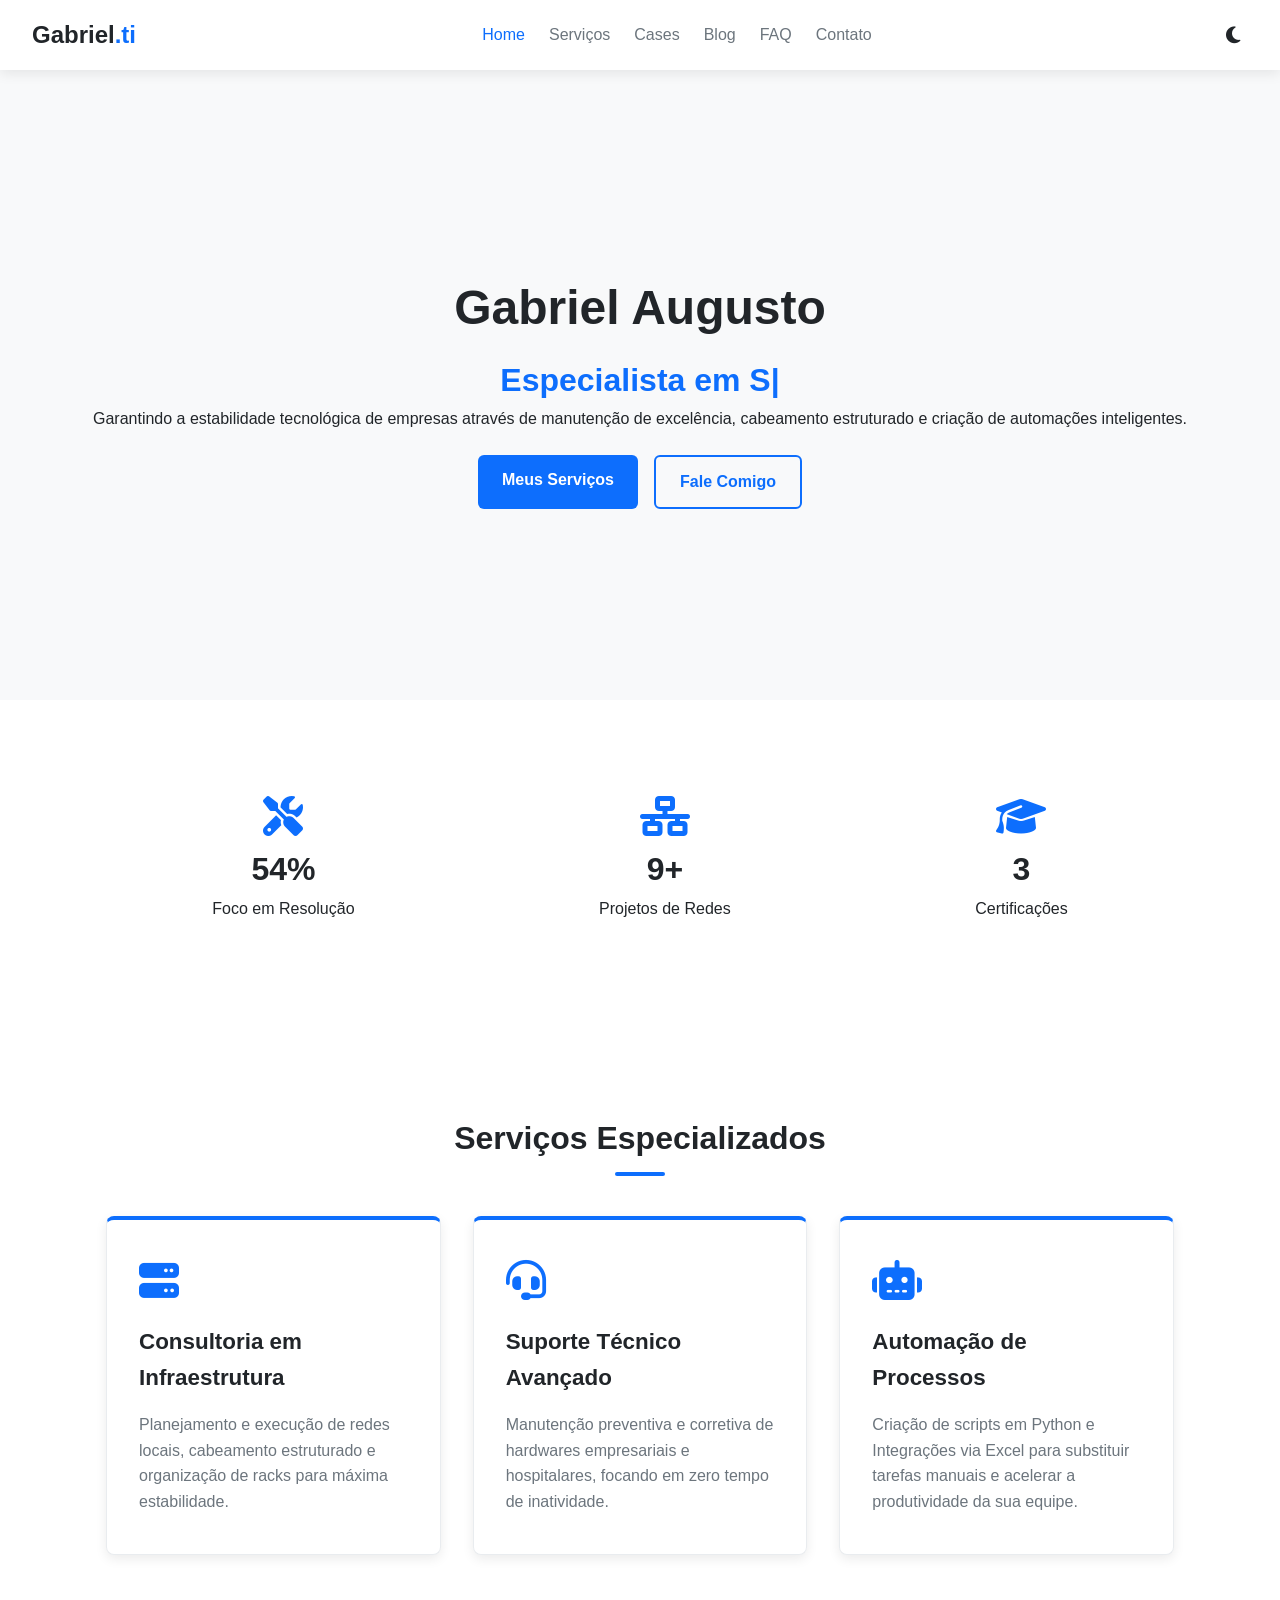
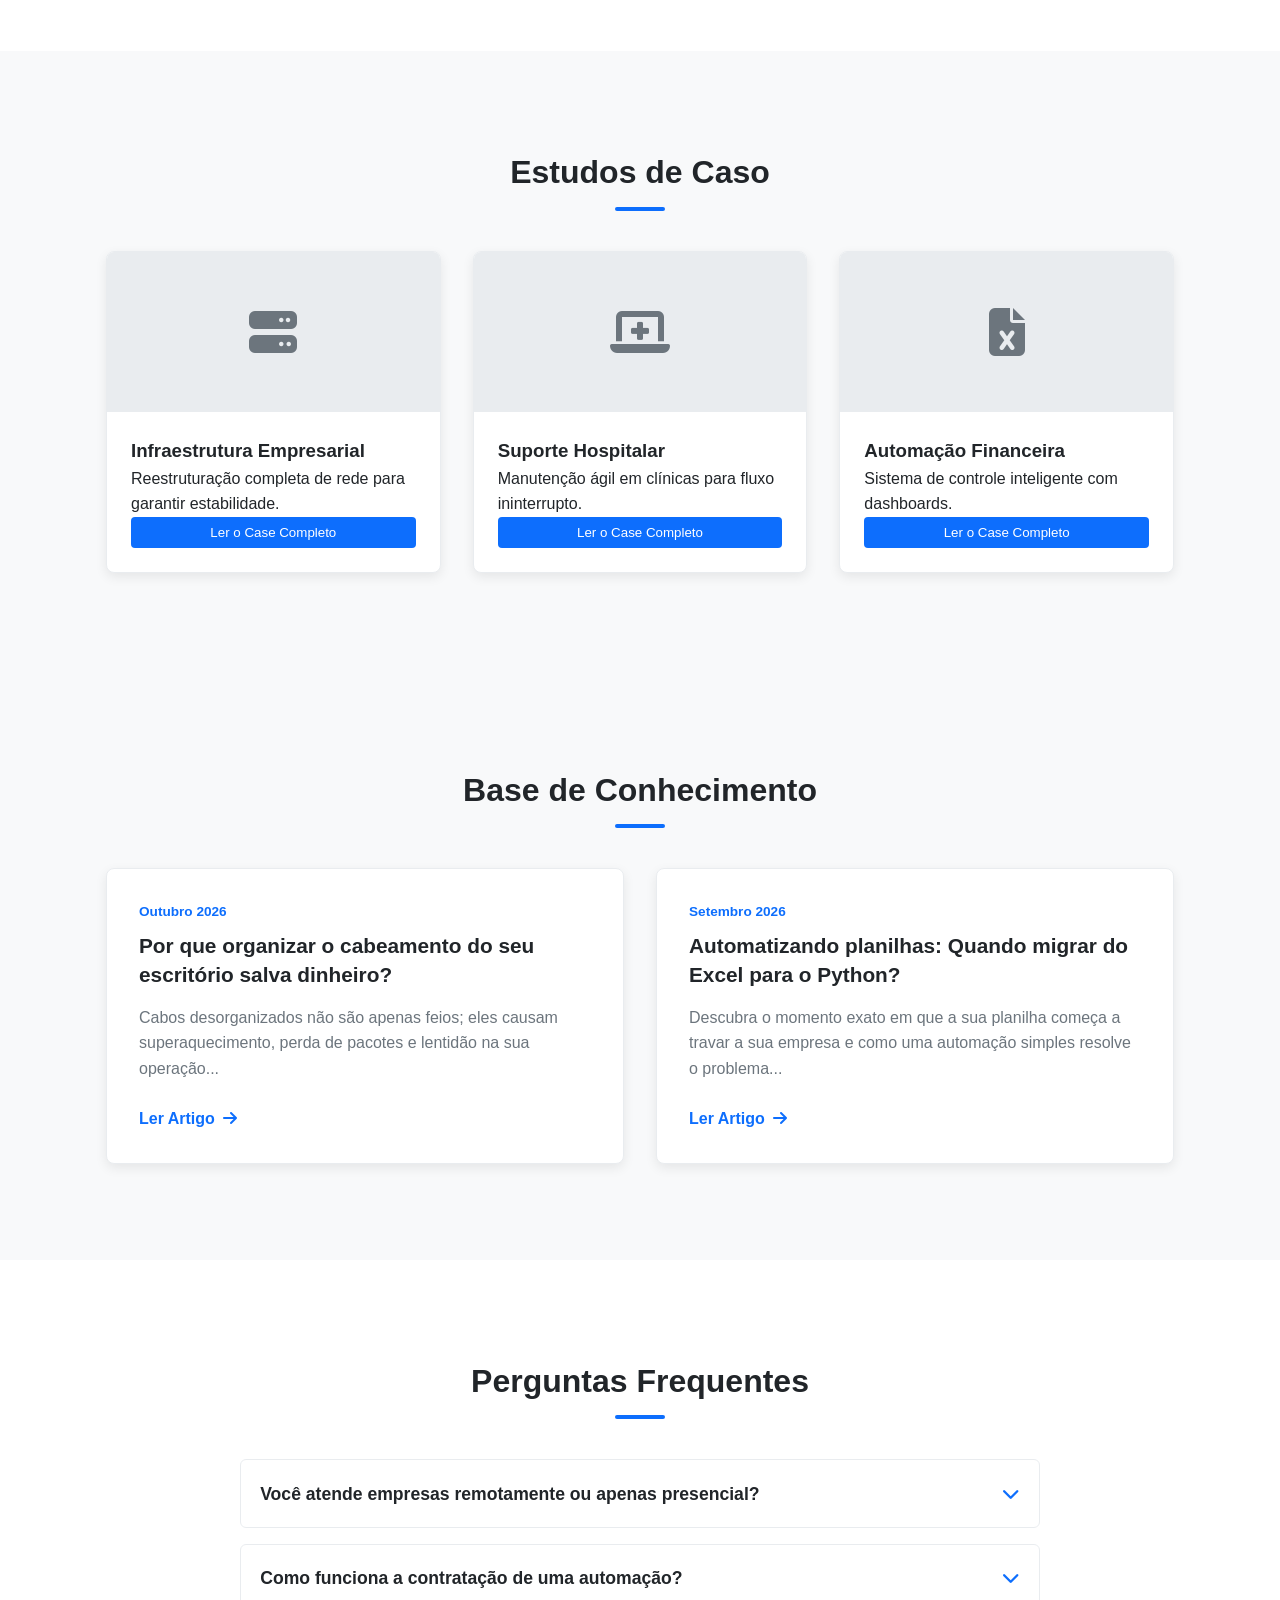
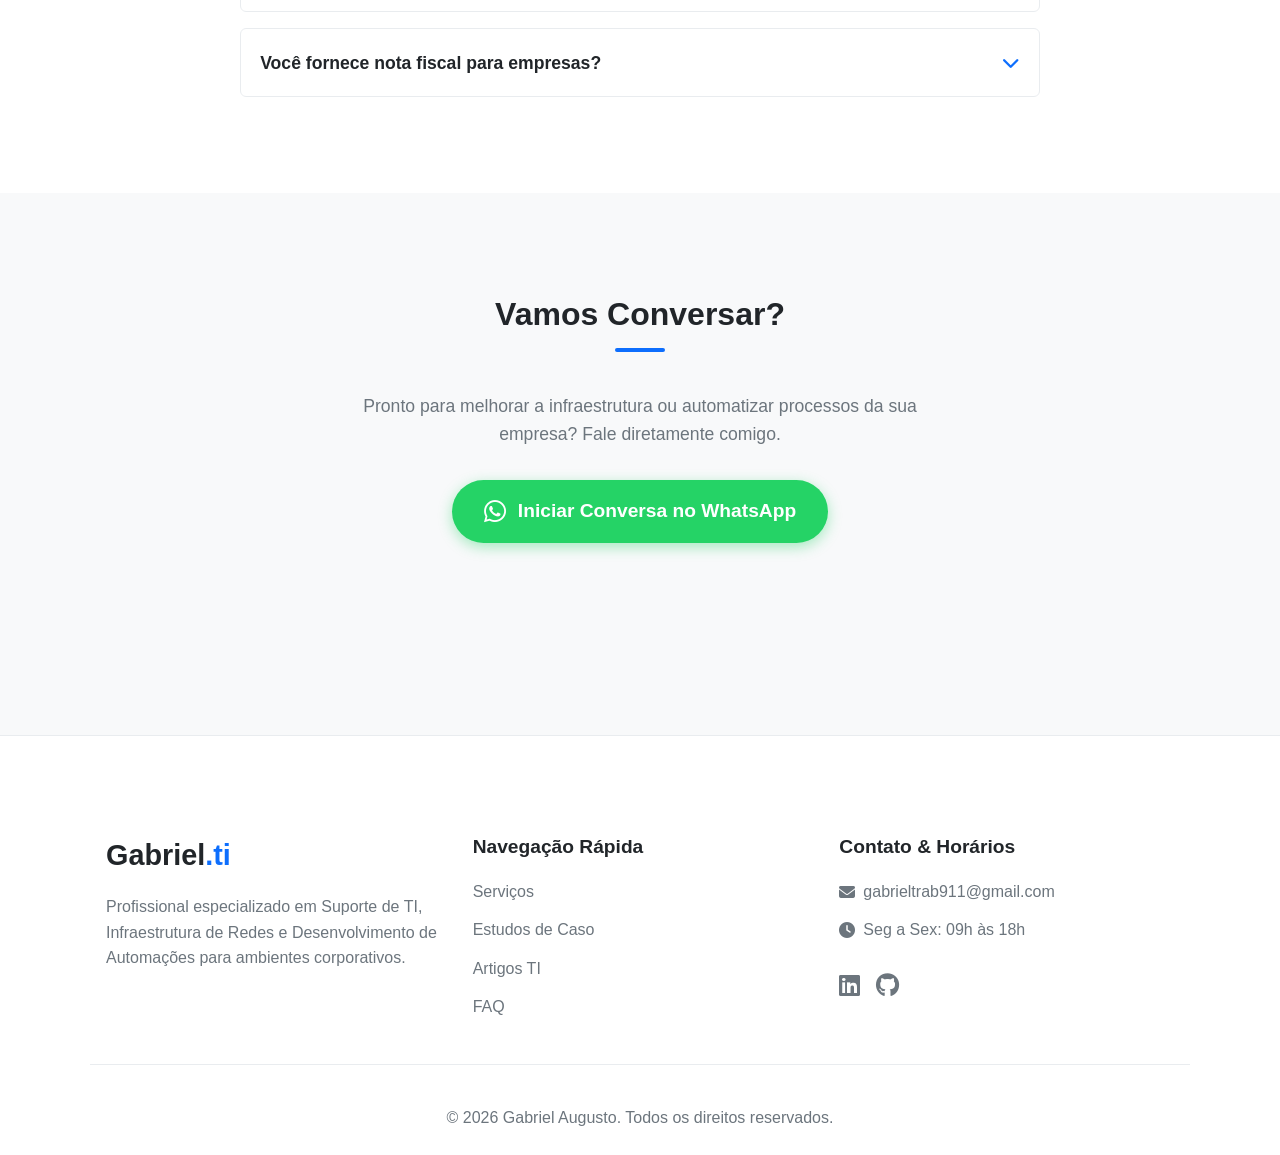
==== commit 9366e6c2: "Update WhatsApp contact link in index.html" ====
--- a/index.html
+++ b/index.html
@@ -235,7 +235,7 @@
       <h2 class="section-title">Vamos Conversar?</h2>
       <p class="contato-subtitle">Pronto para melhorar a infraestrutura ou automatizar processos da sua empresa? Fale diretamente comigo.</p>
       <div class="whatsapp-wrapper">
-        <a href="https://wa.me/5521999999999?text=Ol%C3%A1%20Gabriel!%20Vim%20pelo%20seu%20site." target="_blank" rel="noopener noreferrer" class="btn-whatsapp">
+        <a href="https://wa.me/5521990530602?text=Ol%C3%A1%20Gabriel!%20Vim%20pelo%20seu%20site." target="_blank" rel="noopener noreferrer" class="btn-whatsapp">
           <i class="fa-brands fa-whatsapp"></i> <span>Iniciar Conversa no WhatsApp</span>
         </a>
       </div>
--- a/style.css
+++ b/style.css
@@ -1,88 +1,453 @@
 :root {
-    --bg-color: #f1f5f9;
-    --text-color: #1e293b;
-    --nav-bg: #0f172a;
-    --card-bg: #ffffff;
-    --primary: #38bdf8;
-    --border-color: #e2e8f0;
-}
-
-body.dark-mode {
-    --bg-color: #0f172a;
-    --text-color: #f8fafc;
-    --nav-bg: #1e293b;
-    --card-bg: #1e293b;
-    --border-color: #334155;
-}
-
-* { margin: 0; padding: 0; box-sizing: border-box; font-family: 'Inter', sans-serif; transition: background-color 0.3s, color 0.3s; }
-body { background: var(--bg-color); color: var(--text-color); }
-
-/* Navegação e Menu Responsivo */
-nav { background: var(--nav-bg); padding: 15px 8%; display: flex; justify-content: space-between; align-items: center; position: sticky; top: 0; z-index: 1000; }
-nav h2 { color: #fff; }
-nav ul { list-style: none; display: flex; gap: 20px; align-items: center; }
-nav ul li a { color: #cbd5e1; text-decoration: none; font-weight: 500; }
-nav ul li a:hover, nav ul li a.ativo { color: var(--primary); }
-
-.nav-controls { display: flex; align-items: center; gap: 15px; }
-.theme-toggle { background: none; border: none; color: #fff; font-size: 1.2rem; cursor: pointer; }
-.menu-toggle { display: none; background: none; border: none; color: #fff; font-size: 1.5rem; cursor: pointer; }
-
+  --bg-primary: #f8f9fa;
+  --bg-secondary: #ffffff;
+  --bg-card: #ffffff;
+  --text-primary: #212529;
+  --text-secondary: #6c757d;
+  --accent-color: #0d6efd;
+  --accent-hover: #0b5ed7;
+  --border-color: #e9ecef;
+  --shadow: 0 4px 12px rgba(0, 0, 0, 0.08);
+}
+
+[data-theme="dark"] {
+  --bg-primary: #0f172a;
+  --bg-secondary: #1e293b;
+  --bg-card: #1e293b;
+  --text-primary: #f8fafc;
+  --text-secondary: #94a3b8;
+  --accent-color: #38bdf8;
+  --accent-hover: #0284c7;
+  --border-color: #334155;
+  --shadow: 0 4px 12px rgba(0, 0, 0, 0.3);
+}
+
+* {
+  margin: 0;
+  padding: 0;
+  box-sizing: border-box;
+  font-family: 'Segoe UI', Tahoma, Geneva, Verdana, sans-serif;
+}
+
+body {
+  background-color: var(--bg-primary);
+  color: var(--text-primary);
+  line-height: 1.6;
+  transition: background-color 0.3s ease, color 0.3s ease;
+  top: 0 !important; /* Evita que o Google Translate empurre a página */
+}
+
+/* Transição suave de tema nos elementos dinâmicos */
+header, .skill-card, .cert-card, .project-card, .filter-btn, .modal-content, .btn-secondary, .service-card, .blog-card, .faq-item {
+  transition: background-color 0.3s ease, border-color 0.3s ease, color 0.3s ease;
+}
+
+.container {
+  max-width: 1100px;
+  margin: 0 auto;
+  padding: 2rem 1rem;
+}
+
+/* Header & Navbar */
+header {
+  position: sticky;
+  top: 0;
+  background-color: var(--bg-secondary);
+  display: flex;
+  justify-content: space-between;
+  align-items: center;
+  padding: 1rem 2rem;
+  box-shadow: var(--shadow);
+  z-index: 1000;
+}
+
+.logo a {
+  font-size: 1.5rem;
+  font-weight: bold;
+  color: var(--text-primary);
+  text-decoration: none;
+}
+.logo span { color: var(--accent-color); }
+
+.nav-links {
+  display: flex;
+  list-style: none;
+  gap: 1.5rem;
+}
+
+.nav-link {
+  text-decoration: none;
+  color: var(--text-secondary);
+  font-weight: 500;
+  position: relative;
+  transition: color 0.3s ease;
+}
+
+.nav-link.active, .nav-link:hover {
+  color: var(--accent-color);
+}
+
+.header-actions {
+  display: flex;
+  align-items: center;
+  gap: 1rem;
+}
+
+#theme-toggle {
+  background: none;
+  border: none;
+  font-size: 1.2rem;
+  color: var(--text-primary);
+  cursor: pointer;
+  padding: 0.5rem;
+  transition: color 0.3s ease;
+  display: flex;
+  align-items: center;
+}
+
+/* --- ESTILIZAÇÃO DO GOOGLE TRANSLATE WIDGET --- */
+#google_translate_element {
+  display: inline-block;
+}
+
+.goog-te-gadget-simple {
+  background-color: transparent !important;
+  border: 1px solid var(--border-color) !important;
+  padding: 4px 8px !important;
+  border-radius: 6px !important;
+  font-size: 0.85rem !important;
+  cursor: pointer;
+  display: flex !important;
+  align-items: center;
+}
+
+.goog-te-gadget-simple span {
+  color: var(--text-primary) !important;
+}
+
+.goog-te-gadget-icon {
+  display: none !important;
+}
+
+/* Oculta a barra de topo injetada pelo Google Translate */
+.goog-te-banner-frame {
+  display: none !important;
+}
+.goog-te-menu-value span:nth-child(3) {
+  border-left: none !important;
+}
+
+/* Seções Principais */
+section { padding: 4rem 1rem; }
+.section-title {
+  text-align: center;
+  font-size: 2rem;
+  margin-bottom: 2.5rem;
+  position: relative;
+}
+.section-title::after {
+  content: '';
+  display: block;
+  width: 50px;
+  height: 4px;
+  background: var(--accent-color);
+  margin: 0.5rem auto 0;
+  border-radius: 2px;
+}
+
+/* Botões */
+.btn {
+  display: inline-block;
+  padding: 0.75rem 1.5rem;
+  border-radius: 6px;
+  text-decoration: none;
+  font-weight: 600;
+  cursor: pointer;
+  border: none;
+  transition: background-color 0.3s ease, transform 0.2s ease;
+}
+.btn-primary { background: var(--accent-color); color: #fff; }
+.btn-primary:hover { background: var(--accent-hover); }
+.btn-secondary { background: transparent; border: 2px solid var(--accent-color); color: var(--accent-color); }
+.btn-secondary:hover { background: var(--accent-color); color: #fff; }
+
+/* Hero */
+.hero {
+  min-height: 70vh;
+  display: flex;
+  align-items: center;
+  justify-content: center;
+  text-align: center;
+}
+.hero h1 { font-size: 3rem; margin: 0.5rem 0; }
+.hero h2 {
+  font-size: 2rem;
+  color: var(--accent-color);
+  min-height: 40px;
+}
+.cursor {
+  font-weight: bold;
+  animation: blink 0.8s infinite;
+}
+@keyframes blink { 0%, 100% { opacity: 1; } 50% { opacity: 0; } }
+
+.hero-btns { display: flex; gap: 1rem; justify-content: center; margin-top: 1.5rem; }
+
+/* KPI Cards */
+.kpi-section { background: var(--bg-secondary); }
+.kpi-container { display: flex; justify-content: space-around; flex-wrap: wrap; gap: 2rem; }
+.kpi-card { text-align: center; }
+.kpi-card i { font-size: 2.5rem; color: var(--accent-color); margin-bottom: 0.5rem; }
+.kpi-card h3 { font-size: 2rem; }
+
+/* Habilidades & Certificados */
+.skills-grid, .cert-grid {
+  display: grid;
+  grid-template-columns: repeat(auto-fit, minmax(200px, 1fr));
+  gap: 1.5rem;
+}
+.skill-card, .cert-card {
+  background: var(--bg-card);
+  padding: 1.5rem;
+  border-radius: 8px;
+  text-align: center;
+  box-shadow: var(--shadow);
+  border: 1px solid var(--border-color);
+}
+.skill-card i, .cert-card i { font-size: 2.5rem; color: var(--accent-color); margin-bottom: 1rem; }
+
+/* Seção de Serviços Corporativos */
+.servicos { background-color: var(--bg-secondary); }
+.services-grid { display: grid; grid-template-columns: repeat(auto-fit, minmax(300px, 1fr)); gap: 2rem; }
+.service-card {
+  background: var(--bg-card);
+  padding: 2.5rem 2rem;
+  border-radius: 8px;
+  text-align: left;
+  border-top: 4px solid var(--accent-color);
+  box-shadow: var(--shadow);
+  border-left: 1px solid var(--border-color);
+  border-right: 1px solid var(--border-color);
+  border-bottom: 1px solid var(--border-color);
+  transition: transform 0.3s ease;
+}
+.service-card:hover { transform: translateY(-5px); }
+.service-card i { font-size: 2.5rem; color: var(--accent-color); margin-bottom: 1.5rem; }
+.service-card h3 { font-size: 1.4rem; margin-bottom: 1rem; }
+.service-card p { color: var(--text-secondary); }
+
+/* Filtro e Projetos */
+.filter-btns { display: flex; justify-content: center; gap: 1rem; margin-bottom: 2rem; flex-wrap: wrap; }
+.filter-btn {
+  padding: 0.5rem 1.2rem;
+  border: 1px solid var(--border-color);
+  background: var(--bg-card);
+  color: var(--text-primary);
+  border-radius: 20px;
+  cursor: pointer;
+}
+.filter-btn.active, .filter-btn:hover { background: var(--accent-color); color: #fff; }
+
+.projects-grid {
+  display: grid;
+  grid-template-columns: repeat(auto-fit, minmax(280px, 1fr));
+  gap: 2rem;
+}
+.project-card {
+  background: var(--bg-card);
+  border-radius: 8px;
+  overflow: hidden;
+  box-shadow: var(--shadow);
+  border: 1px solid var(--border-color);
+  display: flex;
+  flex-direction: column;
+}
+.project-card.hide { display: none; }
+.project-img {
+  height: 160px;
+  background: var(--border-color);
+  display: flex;
+  align-items: center;
+  justify-content: center;
+  font-size: 3rem;
+  color: var(--text-secondary);
+}
+.project-info { padding: 1.5rem; display: flex; flex-direction: column; flex-grow: 1; }
+.tags { margin: 1rem 0; display: flex; gap: 0.5rem; flex-wrap: wrap; }
+.tags span { background: var(--border-color); padding: 0.2rem 0.6rem; border-radius: 4px; font-size: 0.8rem; }
+.btn-open-modal {
+  margin-top: auto;
+  padding: 0.5rem;
+  background: var(--accent-color);
+  color: #fff;
+  border: none;
+  border-radius: 4px;
+  cursor: pointer;
+  transition: background-color 0.3s ease;
+}
+.btn-open-modal:hover { background: var(--accent-hover); }
+
+/* Modais Estilo Case Study */
+.modal {
+  display: none;
+  position: fixed;
+  top: 0; left: 0; width: 100%; height: 100%;
+  background: rgba(0,0,0,0.6);
+  z-index: 2000;
+  justify-content: center;
+  align-items: center;
+}
+.modal-content {
+  background: var(--bg-card);
+  padding: 2rem;
+  border-radius: 8px;
+  max-width: 500px;
+  width: 90%;
+  position: relative;
+}
+.close-modal {
+  position: absolute;
+  top: 1rem; right: 1rem;
+  font-size: 1.5rem;
+  cursor: pointer;
+  color: var(--text-primary);
+}
+
+.case-study h2 { margin-bottom: 1.5rem; border-bottom: 1px solid var(--border-color); padding-bottom: 0.5rem; }
+.case-section { margin-bottom: 1.5rem; }
+.case-section h4 { color: var(--accent-color); font-size: 1.1rem; margin-bottom: 0.5rem; text-transform: uppercase; letter-spacing: 1px; }
+.case-section.result { background: var(--border-color); padding: 1rem; border-radius: 6px; border-left: 4px solid #25d366; }
+.case-section.result i { color: #25d366; margin-right: 0.5rem; }
+
+/* Base de Conhecimento (Blog) */
+.blog-grid { display: grid; grid-template-columns: repeat(auto-fit, minmax(320px, 1fr)); gap: 2rem; }
+.blog-card {
+  background: var(--bg-card);
+  border: 1px solid var(--border-color);
+  border-radius: 8px;
+  padding: 2rem;
+  box-shadow: var(--shadow);
+}
+.blog-date { font-size: 0.85rem; color: var(--accent-color); font-weight: bold; display: block; margin-bottom: 0.5rem; }
+.blog-card h3 { font-size: 1.3rem; margin-bottom: 1rem; line-height: 1.4; }
+.blog-card p { color: var(--text-secondary); margin-bottom: 1.5rem; }
+.read-more { color: var(--accent-color); font-weight: bold; text-decoration: none; display: flex; align-items: center; gap: 0.5rem; }
+.read-more:hover { text-decoration: underline; }
+
+/* FAQ - Perguntas Frequentes */
+.faq-section { background-color: var(--bg-secondary); }
+.faq-container { max-width: 800px; margin: 0 auto; display: flex; flex-direction: column; gap: 1rem; }
+.faq-item {
+  background: var(--bg-card);
+  border: 1px solid var(--border-color);
+  border-radius: 6px;
+  overflow: hidden;
+}
+.faq-item summary {
+  padding: 1.2rem;
+  font-weight: 600;
+  font-size: 1.1rem;
+  cursor: pointer;
+  list-style: none;
+  display: flex;
+  justify-content: space-between;
+  align-items: center;
+}
+.faq-item summary::-webkit-details-marker { display: none; }
+.faq-item summary::after { content: '\f078'; font-family: 'Font Awesome 6 Free'; font-weight: 900; color: var(--accent-color); transition: transform 0.3s ease; }
+.faq-item[open] summary::after { transform: rotate(180deg); }
+.faq-answer { padding: 0 1.2rem 1.2rem 1.2rem; color: var(--text-secondary); border-top: 1px solid var(--border-color); margin-top: 0.5rem; padding-top: 1rem; }
+
+/* Contato com WhatsApp */
+.contato { text-align: center; }
+.contato-subtitle {
+  color: var(--text-secondary);
+  max-width: 600px;
+  margin: 0 auto 2rem auto;
+  font-size: 1.1rem;
+}
+.whatsapp-wrapper { margin-bottom: 2rem; }
+.btn-whatsapp {
+  display: inline-flex;
+  align-items: center;
+  gap: 0.75rem;
+  background-color: #25d366;
+  color: #ffffff;
+  padding: 1rem 2rem;
+  border-radius: 50px;
+  font-size: 1.2rem;
+  font-weight: bold;
+  text-decoration: none;
+  box-shadow: 0 4px 14px rgba(37, 211, 102, 0.4);
+  transition: transform 0.3s ease, background-color 0.3s ease, box-shadow 0.3s ease;
+}
+.btn-whatsapp:hover {
+  background-color: #128c7e;
+  transform: translateY(-3px);
+  box-shadow: 0 6px 20px rgba(37, 211, 102, 0.6);
+  color: #ffffff;
+}
+.btn-whatsapp i { font-size: 1.6rem; }
+
+/* Botão Voltar ao Topo */
+#back-to-top {
+  position: fixed;
+  bottom: 2rem;
+  right: 2rem;
+  background: var(--accent-color);
+  color: #fff;
+  border: none;
+  width: 45px;
+  height: 45px;
+  border-radius: 50%;
+  cursor: pointer;
+  display: none;
+  align-items: center;
+  justify-content: center;
+  font-size: 1.2rem;
+  box-shadow: var(--shadow);
+  z-index: 999;
+  transition: background-color 0.3s ease;
+}
+#back-to-top:hover { background: var(--accent-hover); }
+
+/* Rodapé Expandido (Footer) */
+.footer-expanded { background-color: var(--bg-card); border-top: 1px solid var(--border-color); padding-top: 4rem; margin-top: 4rem; }
+.footer-grid { display: grid; grid-template-columns: repeat(auto-fit, minmax(250px, 1fr)); gap: 2rem; border-bottom: 1px solid var(--border-color); padding-bottom: 2rem; margin-bottom: 1rem; }
+.footer-about h3 { font-size: 1.8rem; margin-bottom: 1rem; }
+.footer-about h3 span { color: var(--accent-color); }
+.footer-about p { color: var(--text-secondary); }
+.footer-links h4, .footer-contact h4 { font-size: 1.2rem; margin-bottom: 1rem; }
+.footer-links ul { list-style: none; }
+.footer-links li { margin-bottom: 0.8rem; }
+.footer-links a { color: var(--text-secondary); text-decoration: none; transition: color 0.3s ease; }
+.footer-links a:hover { color: var(--accent-color); padding-left: 5px; }
+.footer-contact p { color: var(--text-secondary); margin-bottom: 0.8rem; display: flex; align-items: center; gap: 0.5rem; }
+.social-icons { margin-top: 1.5rem; display: flex; gap: 1rem; }
+.social-icons a { font-size: 1.5rem; color: var(--text-secondary); transition: color 0.3s; }
+.social-icons a:hover { color: var(--accent-color); }
+.footer-bottom { text-align: center; padding: 1.5rem; color: var(--text-secondary); }
+
+/* Responsividade para Celulares e Tablets */
 @media (max-width: 768px) {
-    .menu-toggle { display: block; }
-    nav ul { display: none; flex-direction: column; width: 100%; position: absolute; top: 100%; left: 0; background: var(--nav-bg); padding: 20px 0; gap: 15px; text-align: center; }
-    nav ul.active { display: flex; }
-}
-
-header { background: linear-gradient(135deg, #0f172a, #1e293b); color: white; padding: 100px 8%; text-align: center; border-bottom: 4px solid var(--primary); }
-section { padding: 60px 8%; min-height: 60vh; }
-
-.grid { display: grid; grid-template-columns: repeat(auto-fit, minmax(280px, 1fr)); gap: 30px; margin-top: 30px; }
-.card { background: var(--card-bg); padding: 30px; border-radius: 16px; border: 1px solid var(--border-color); box-shadow: 0 4px 6px rgba(0,0,0,0.05); }
-.card i { font-size: 30px; color: var(--primary); margin-bottom: 15px; }
-.card h3 { margin-bottom: 15px; color: var(--text-color); }
-.card ul, .card p { color: var(--text-color); opacity: 0.9; line-height: 1.6; }
-.card ul { padding-left: 18px; margin-top: 10px; }
-.card ul li { margin-bottom: 8px; }
-
-/* Espaço para Imagens/Mockups */
-.mockup-img { width: 100%; height: 180px; object-fit: cover; border-radius: 8px; margin-bottom: 15px; background: #334155; display: flex; align-items: center; justify-content: center; color: #cbd5e1; font-size: 0.9rem; }
-
-.btn-primary { display: inline-block; padding: 14px 28px; border-radius: 8px; font-weight: 600; text-decoration: none; transition: 0.3s; }
-.btn-solid { background: var(--primary); color: #0f172a; }
-.btn-solid:hover { background: #0ea5e9; transform: translateY(-2px); }
-.btn-outline { border: 2px solid var(--primary); color: var(--primary); }
-.btn-outline:hover { background: rgba(56, 189, 248, 0.1); }
-
-footer { text-align: center; padding: 20px; background: var(--nav-bg); color: #94a3b8; }
-
-
-/* --- Estilos da Página de Contato --- */
-.contact-container { 
-    text-align: center; 
-    max-width: 500px; 
-    margin: 0 auto; 
-}
-
-.btn-whatsapp { 
-    display: inline-flex; 
-    align-items: center; 
+  header {
+    flex-direction: column;
+    gap: 1rem;
+    padding: 1rem;
+  }
+  
+  .nav-links {
+    flex-wrap: wrap;
     justify-content: center;
-    gap: 10px; 
-    background: #25D366; 
-    color: white; 
-    padding: 16px 32px; 
-    border-radius: 8px; 
-    text-decoration: none; 
-    font-weight: 600; 
-    font-size: 1.1rem;
-    transition: 0.3s; 
-    margin-top: 20px;
-}
-
-.btn-whatsapp:hover { 
-    background: #128C7E; 
-    transform: translateY(-2px); 
-}
-
+    gap: 1rem;
+  }
+  
+  .hero h1 { font-size: 2.2rem; }
+  .hero h2 { font-size: 1.4rem; }
+  .hero-btns { flex-direction: column; padding: 0 1rem; }
+  .kpi-container { flex-direction: column; align-items: center; }
+  
+  .header-actions {
+    margin-top: 0.5rem;
+  }
+}
